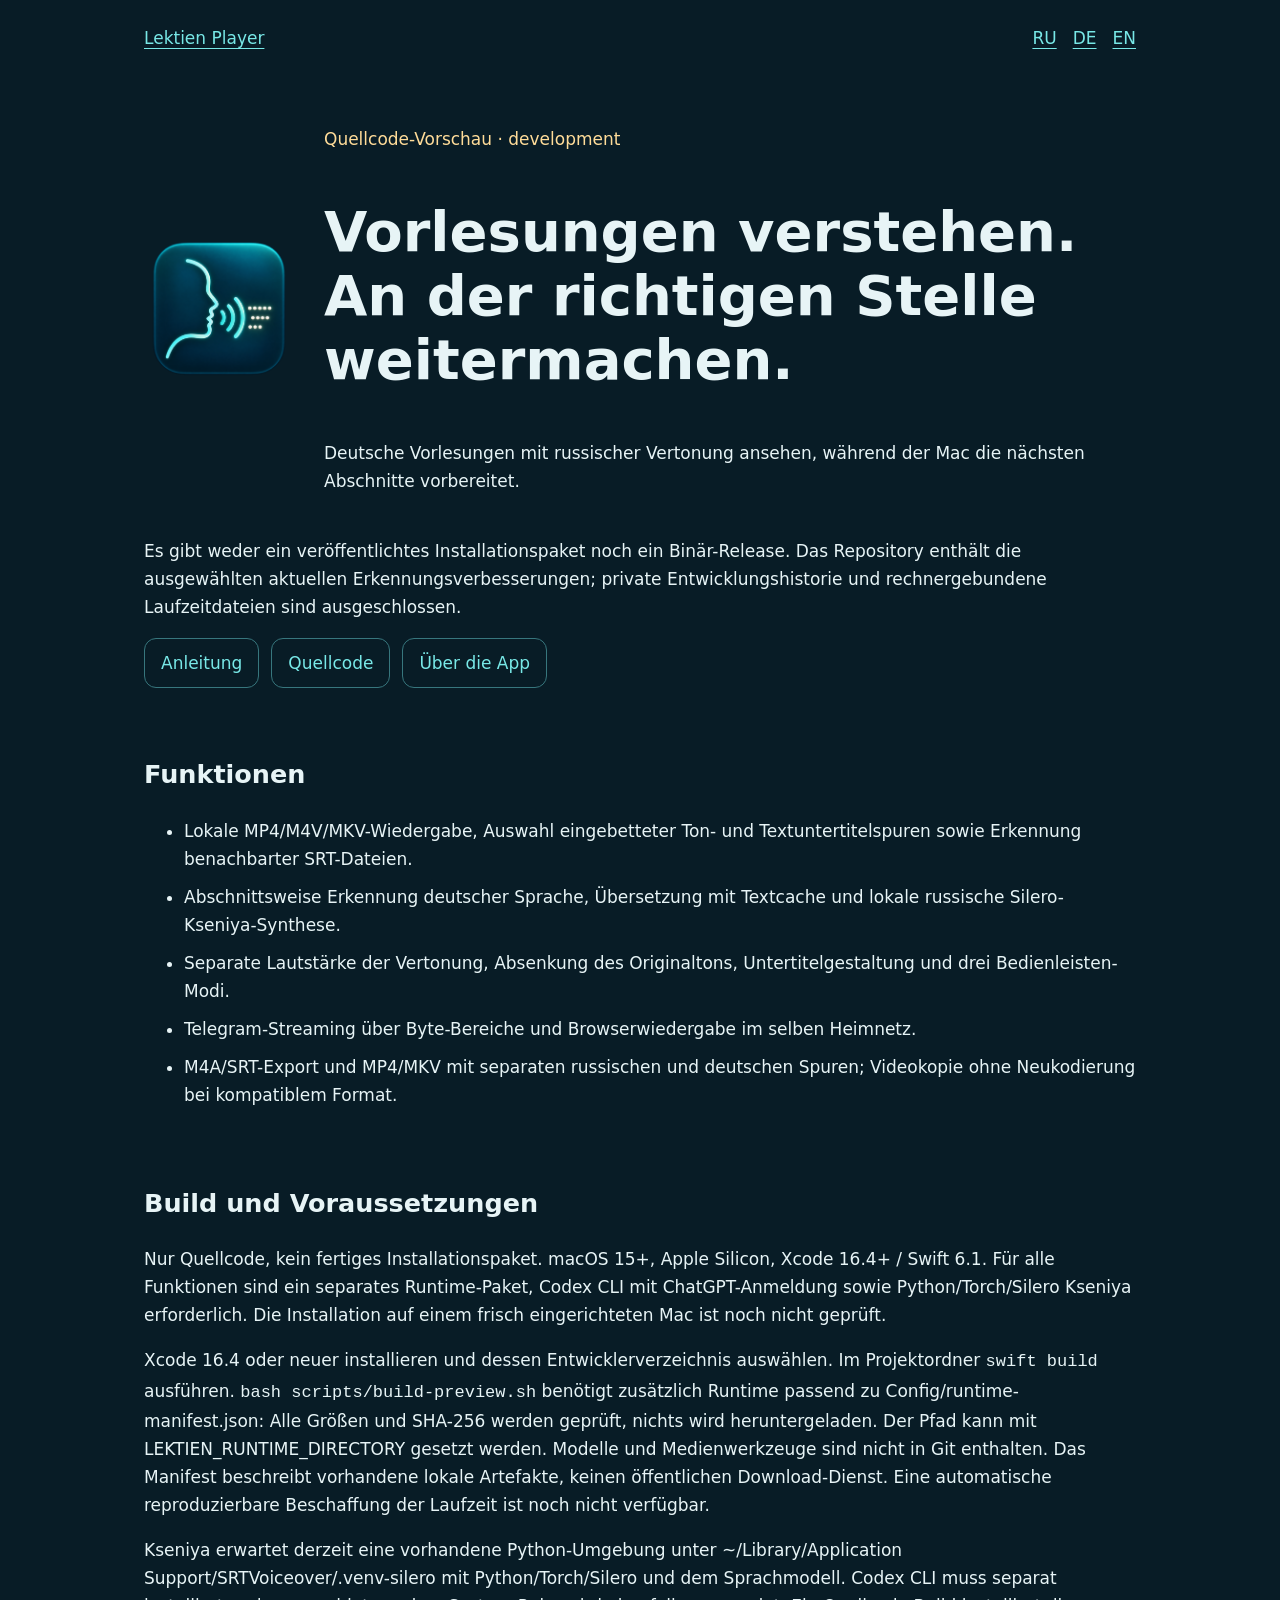
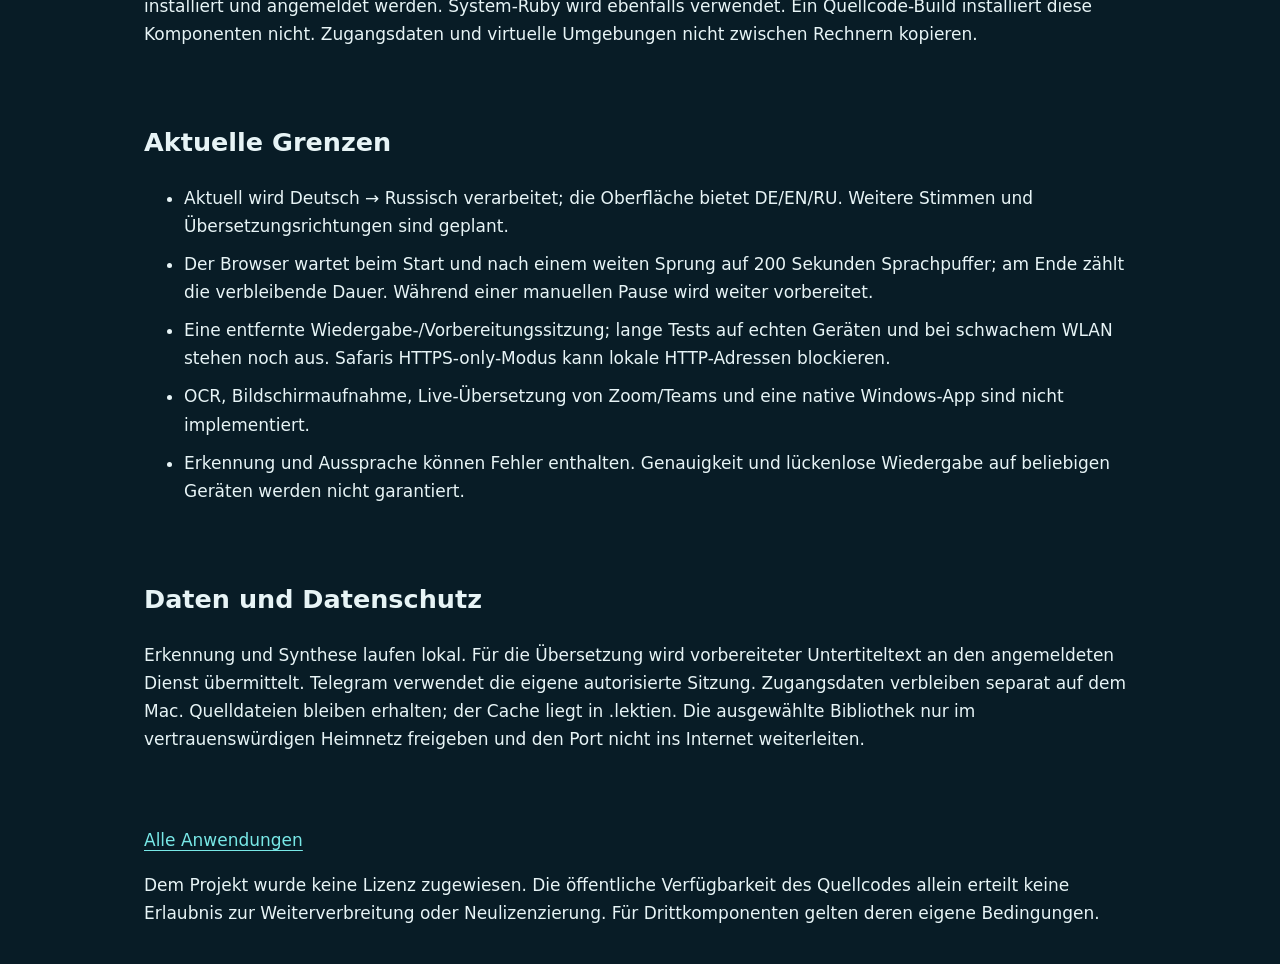
==== index.html @ 79ff9429 "Publish lecture player source preview and German English Russian documentation" ====
<!doctype html>
<html lang="de"><head><meta charset="utf-8"><meta name="viewport" content="width=device-width, initial-scale=1"><meta name="description" content="Vorlesungsplayer für den Mac: lokale Erkennung deutscher Sprache, Übersetzung und russische Kseniya-Vertonung in Abschnitten. Telegram und Wiedergabe im Heimnetz."><title>Lektien Player · Vorlesungen verstehen. An der richtigen Stelle weitermachen.</title><link rel="stylesheet" href="site.css"></head><body><header><a href="index-de.html">Lektien Player</a><nav aria-label="Language"><a href="index-ru.html" lang="ru">RU</a><a href="index-de.html" lang="de" aria-current="page">DE</a><a href="index-en.html" lang="en">EN</a></nav></header><main><section class="hero"><img src="icon.png" width="150" height="150" alt=""><div><p class="badge">Quellcode-Vorschau · development</p><h1>Vorlesungen verstehen. An der richtigen Stelle weitermachen.</h1><p>Deutsche Vorlesungen mit russischer Vertonung ansehen, während der Mac die nächsten Abschnitte vorbereitet.</p></div></section><p>Es gibt weder ein veröffentlichtes Installationspaket noch ein Binär-Release. Das Repository enthält die ausgewählten aktuellen Erkennungsverbesserungen; private Entwicklungshistorie und rechnergebundene Laufzeitdateien sind ausgeschlossen.</p><p class="actions"><a href="Guide-de.html">Anleitung</a><a href="https://github.com/popovantondev/LektienPlayer">Quellcode</a><a href="index-de.html">Über die App</a></p><section><h2>Funktionen</h2><ul><li>Lokale MP4/M4V/MKV-Wiedergabe, Auswahl eingebetteter Ton- und Textuntertitelspuren sowie Erkennung benachbarter SRT-Dateien.</li><li>Abschnittsweise Erkennung deutscher Sprache, Übersetzung mit Textcache und lokale russische Silero-Kseniya-Synthese.</li><li>Separate Lautstärke der Vertonung, Absenkung des Originaltons, Untertitelgestaltung und drei Bedienleisten-Modi.</li><li>Telegram-Streaming über Byte-Bereiche und Browserwiedergabe im selben Heimnetz.</li><li>M4A/SRT-Export und MP4/MKV mit separaten russischen und deutschen Spuren; Videokopie ohne Neukodierung bei kompatiblem Format.</li></ul></section><section><h2>Build und Voraussetzungen</h2><p>Nur Quellcode, kein fertiges Installationspaket. macOS 15+, Apple Silicon, Xcode 16.4+ / Swift 6.1. Für alle Funktionen sind ein separates Runtime-Paket, Codex CLI mit ChatGPT-Anmeldung sowie Python/Torch/Silero Kseniya erforderlich. Die Installation auf einem frisch eingerichteten Mac ist noch nicht geprüft.</p><p>Xcode 16.4 oder neuer installieren und dessen Entwicklerverzeichnis auswählen. Im Projektordner <code>swift build</code> ausführen. <code>bash scripts/build-preview.sh</code> benötigt zusätzlich Runtime passend zu Config/runtime-manifest.json: Alle Größen und SHA-256 werden geprüft, nichts wird heruntergeladen. Der Pfad kann mit LEKTIEN_RUNTIME_DIRECTORY gesetzt werden. Modelle und Medienwerkzeuge sind nicht in Git enthalten. Das Manifest beschreibt vorhandene lokale Artefakte, keinen öffentlichen Download-Dienst. Eine automatische reproduzierbare Beschaffung der Laufzeit ist noch nicht verfügbar.</p><p>Kseniya erwartet derzeit eine vorhandene Python-Umgebung unter ~/Library/Application Support/SRTVoiceover/.venv-silero mit Python/Torch/Silero und dem Sprachmodell. Codex CLI muss separat installiert und angemeldet werden. System-Ruby wird ebenfalls verwendet. Ein Quellcode-Build installiert diese Komponenten nicht. Zugangsdaten und virtuelle Umgebungen nicht zwischen Rechnern kopieren.</p></section><section><h2>Aktuelle Grenzen</h2><ul><li>Aktuell wird Deutsch → Russisch verarbeitet; die Oberfläche bietet DE/EN/RU. Weitere Stimmen und Übersetzungsrichtungen sind geplant.</li><li>Der Browser wartet beim Start und nach einem weiten Sprung auf 200 Sekunden Sprachpuffer; am Ende zählt die verbleibende Dauer. Während einer manuellen Pause wird weiter vorbereitet.</li><li>Eine entfernte Wiedergabe-/Vorbereitungssitzung; lange Tests auf echten Geräten und bei schwachem WLAN stehen noch aus. Safaris HTTPS-only-Modus kann lokale HTTP-Adressen blockieren.</li><li>OCR, Bildschirmaufnahme, Live-Übersetzung von Zoom/Teams und eine native Windows-App sind nicht implementiert.</li><li>Erkennung und Aussprache können Fehler enthalten. Genauigkeit und lückenlose Wiedergabe auf beliebigen Geräten werden nicht garantiert.</li></ul></section><section><h2>Daten und Datenschutz</h2><p>Erkennung und Synthese laufen lokal. Für die Übersetzung wird vorbereiteter Untertiteltext an den angemeldeten Dienst übermittelt. Telegram verwendet die eigene autorisierte Sitzung. Zugangsdaten verbleiben separat auf dem Mac. Quelldateien bleiben erhalten; der Cache liegt in .lektien. Die ausgewählte Bibliothek nur im vertrauenswürdigen Heimnetz freigeben und den Port nicht ins Internet weiterleiten.</p></section></main><footer><a href="https://popovantondev.github.io/popovantondev/index-de.html">Alle Anwendungen</a><p>Dem Projekt wurde keine Lizenz zugewiesen. Die öffentliche Verfügbarkeit des Quellcodes allein erteilt keine Erlaubnis zur Weiterverbreitung oder Neulizenzierung. Für Drittkomponenten gelten deren eigene Bedingungen.</p></footer></body></html>
---- site.css ----
*{box-sizing:border-box}body{margin:0;background:#081c26;color:#e7f4f6;font:17px/1.65 system-ui,-apple-system,sans-serif}main,header,footer{max-width:1040px;margin:auto;padding:24px}header,nav{display:flex;gap:16px;flex-wrap:wrap;align-items:center}header{justify-content:space-between}a{color:#78e8e7;text-underline-offset:4px}a:focus-visible{outline:3px solid #fff;outline-offset:4px}h1{font-size:clamp(32px,5vw,56px);line-height:1.15}h2{margin-top:40px}section{padding:8px 0}li{margin:10px 0}.hero{display:flex;align-items:center;gap:30px}.hero img{width:150px;height:150px;object-fit:contain}.actions{display:flex;gap:12px;flex-wrap:wrap}.actions a{padding:10px 16px;border:1px solid #37767d;border-radius:12px;text-decoration:none}.badge{color:#ffdc99}code{overflow-wrap:anywhere}pre{overflow:auto;background:#102d39;padding:18px}p,li{overflow-wrap:anywhere}@media(max-width:600px){.hero{display:block}.hero img{width:100px;height:100px}main,header,footer{padding:18px}}
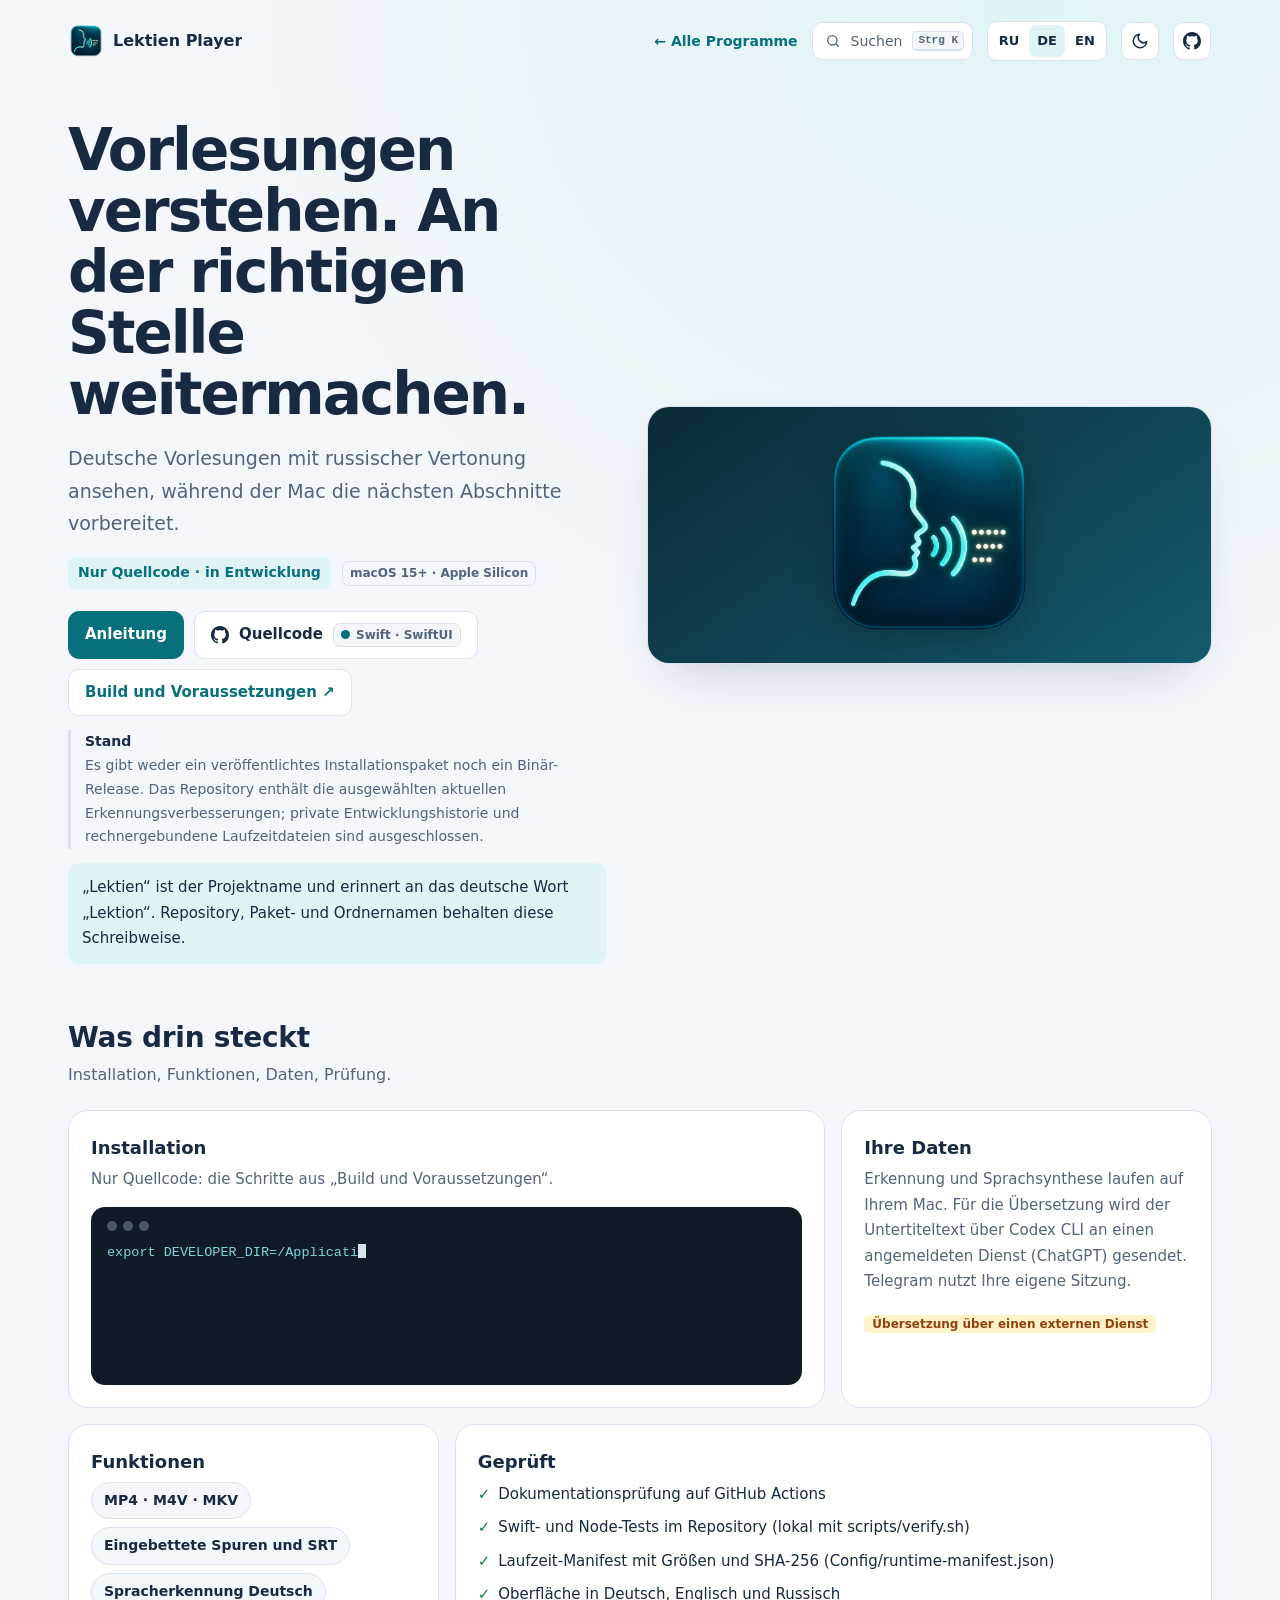
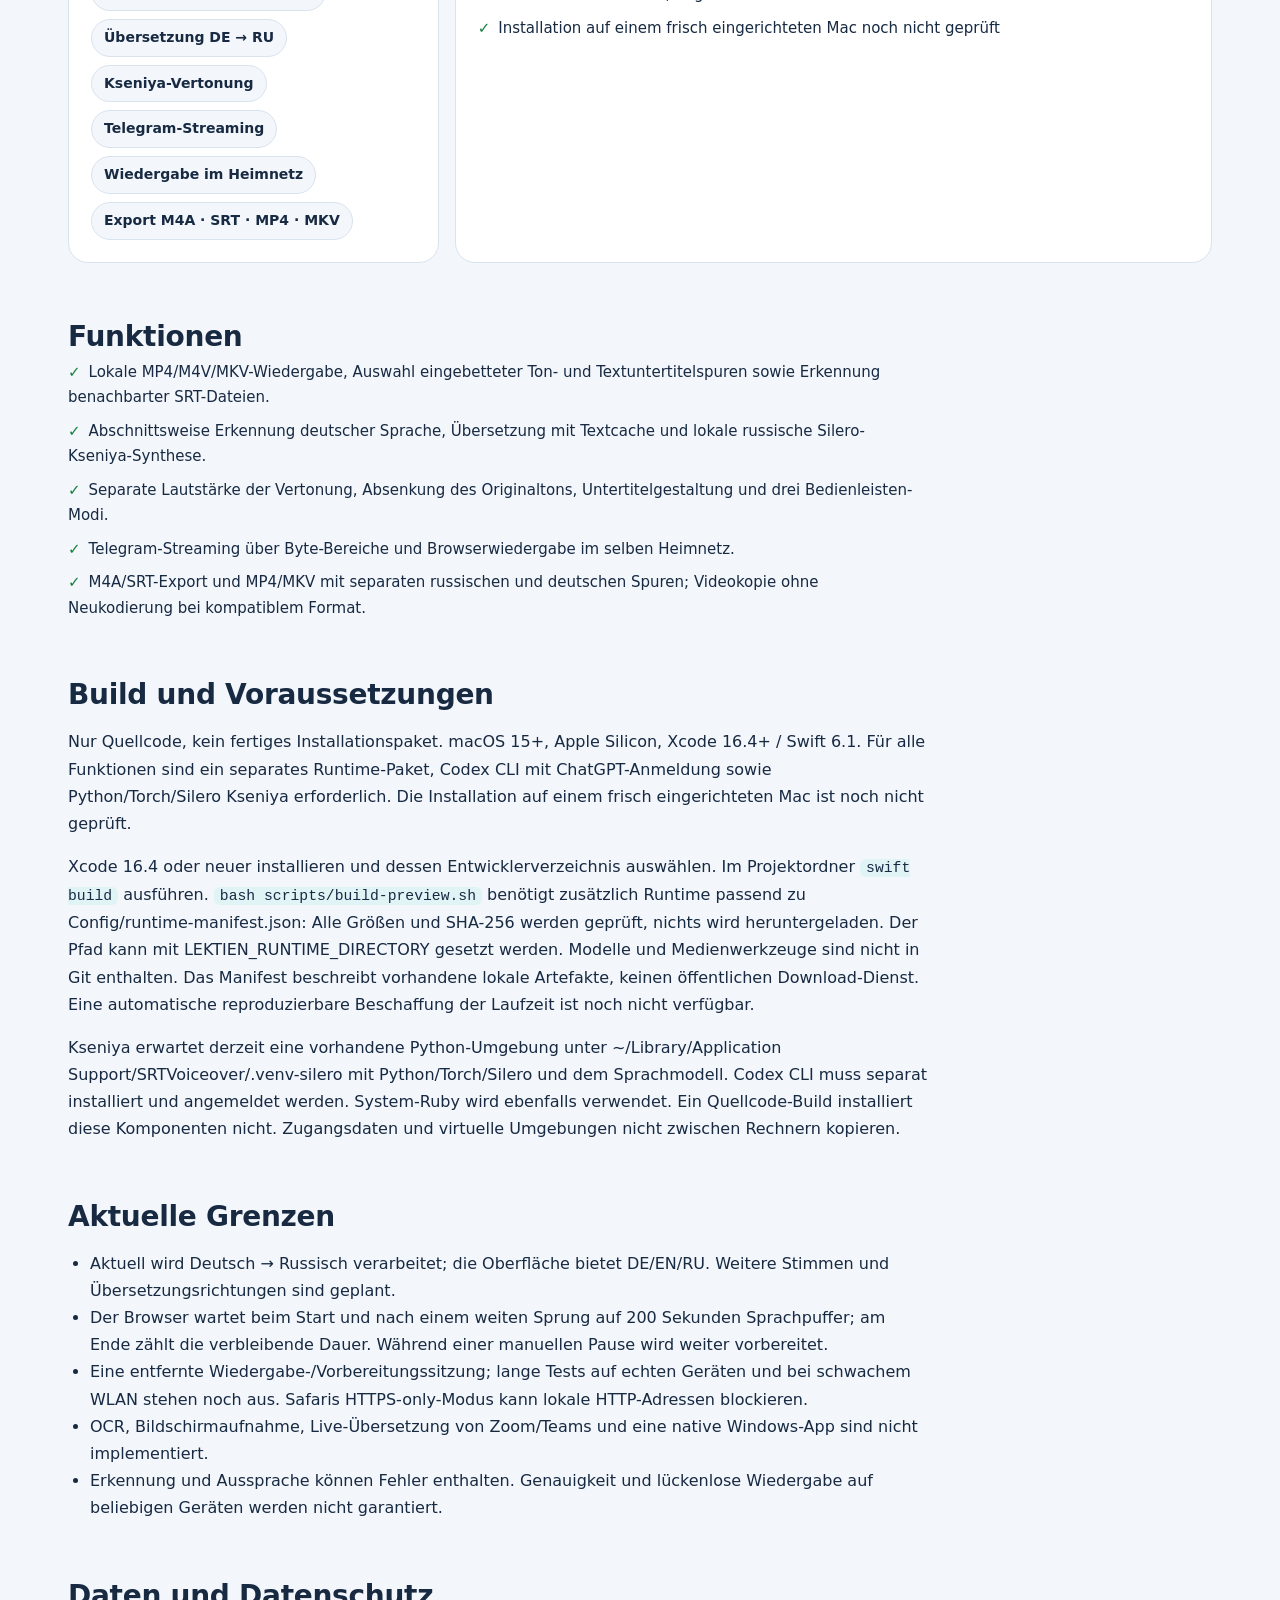
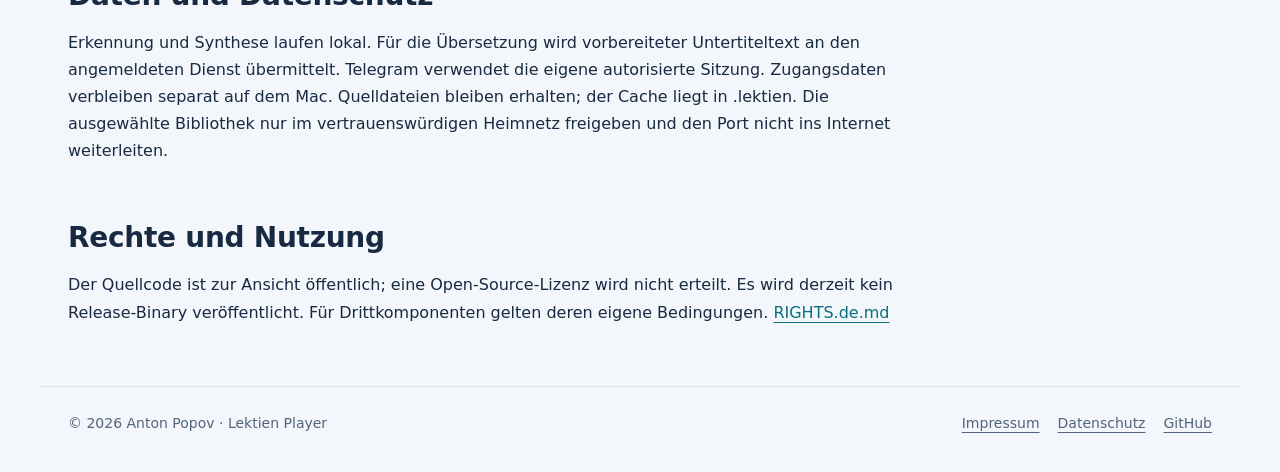
==== commit 75daf0db: "Polish project site and documentation - German root pages (index.html, README.md), English and Russi" ====
--- a/index.html
+++ b/index.html
@@ -1,2 +1,71 @@
 <!doctype html>
-<html lang="de"><head><meta charset="utf-8"><meta name="viewport" content="width=device-width, initial-scale=1"><meta name="description" content="Vorlesungsplayer für den Mac: lokale Erkennung deutscher Sprache, Übersetzung und russische Kseniya-Vertonung in Abschnitten. Telegram und Wiedergabe im Heimnetz."><title>Lektien Player · Vorlesungen verstehen. An der richtigen Stelle weitermachen.</title><link rel="stylesheet" href="site.css"></head><body><header><a href="index-de.html">Lektien Player</a><nav aria-label="Language"><a href="index-ru.html" lang="ru">RU</a><a href="index-de.html" lang="de" aria-current="page">DE</a><a href="index-en.html" lang="en">EN</a></nav></header><main><section class="hero"><img src="icon.png" width="150" height="150" alt=""><div><p class="badge">Quellcode-Vorschau · development</p><h1>Vorlesungen verstehen. An der richtigen Stelle weitermachen.</h1><p>Deutsche Vorlesungen mit russischer Vertonung ansehen, während der Mac die nächsten Abschnitte vorbereitet.</p></div></section><p>Es gibt weder ein veröffentlichtes Installationspaket noch ein Binär-Release. Das Repository enthält die ausgewählten aktuellen Erkennungsverbesserungen; private Entwicklungshistorie und rechnergebundene Laufzeitdateien sind ausgeschlossen.</p><p class="actions"><a href="Guide-de.html">Anleitung</a><a href="https://github.com/popovantondev/LektienPlayer">Quellcode</a><a href="index-de.html">Über die App</a></p><section><h2>Funktionen</h2><ul><li>Lokale MP4/M4V/MKV-Wiedergabe, Auswahl eingebetteter Ton- und Textuntertitelspuren sowie Erkennung benachbarter SRT-Dateien.</li><li>Abschnittsweise Erkennung deutscher Sprache, Übersetzung mit Textcache und lokale russische Silero-Kseniya-Synthese.</li><li>Separate Lautstärke der Vertonung, Absenkung des Originaltons, Untertitelgestaltung und drei Bedienleisten-Modi.</li><li>Telegram-Streaming über Byte-Bereiche und Browserwiedergabe im selben Heimnetz.</li><li>M4A/SRT-Export und MP4/MKV mit separaten russischen und deutschen Spuren; Videokopie ohne Neukodierung bei kompatiblem Format.</li></ul></section><section><h2>Build und Voraussetzungen</h2><p>Nur Quellcode, kein fertiges Installationspaket. macOS 15+, Apple Silicon, Xcode 16.4+ / Swift 6.1. Für alle Funktionen sind ein separates Runtime-Paket, Codex CLI mit ChatGPT-Anmeldung sowie Python/Torch/Silero Kseniya erforderlich. Die Installation auf einem frisch eingerichteten Mac ist noch nicht geprüft.</p><p>Xcode 16.4 oder neuer installieren und dessen Entwicklerverzeichnis auswählen. Im Projektordner <code>swift build</code> ausführen. <code>bash scripts/build-preview.sh</code> benötigt zusätzlich Runtime passend zu Config/runtime-manifest.json: Alle Größen und SHA-256 werden geprüft, nichts wird heruntergeladen. Der Pfad kann mit LEKTIEN_RUNTIME_DIRECTORY gesetzt werden. Modelle und Medienwerkzeuge sind nicht in Git enthalten. Das Manifest beschreibt vorhandene lokale Artefakte, keinen öffentlichen Download-Dienst. Eine automatische reproduzierbare Beschaffung der Laufzeit ist noch nicht verfügbar.</p><p>Kseniya erwartet derzeit eine vorhandene Python-Umgebung unter ~/Library/Application Support/SRTVoiceover/.venv-silero mit Python/Torch/Silero und dem Sprachmodell. Codex CLI muss separat installiert und angemeldet werden. System-Ruby wird ebenfalls verwendet. Ein Quellcode-Build installiert diese Komponenten nicht. Zugangsdaten und virtuelle Umgebungen nicht zwischen Rechnern kopieren.</p></section><section><h2>Aktuelle Grenzen</h2><ul><li>Aktuell wird Deutsch → Russisch verarbeitet; die Oberfläche bietet DE/EN/RU. Weitere Stimmen und Übersetzungsrichtungen sind geplant.</li><li>Der Browser wartet beim Start und nach einem weiten Sprung auf 200 Sekunden Sprachpuffer; am Ende zählt die verbleibende Dauer. Während einer manuellen Pause wird weiter vorbereitet.</li><li>Eine entfernte Wiedergabe-/Vorbereitungssitzung; lange Tests auf echten Geräten und bei schwachem WLAN stehen noch aus. Safaris HTTPS-only-Modus kann lokale HTTP-Adressen blockieren.</li><li>OCR, Bildschirmaufnahme, Live-Übersetzung von Zoom/Teams und eine native Windows-App sind nicht implementiert.</li><li>Erkennung und Aussprache können Fehler enthalten. Genauigkeit und lückenlose Wiedergabe auf beliebigen Geräten werden nicht garantiert.</li></ul></section><section><h2>Daten und Datenschutz</h2><p>Erkennung und Synthese laufen lokal. Für die Übersetzung wird vorbereiteter Untertiteltext an den angemeldeten Dienst übermittelt. Telegram verwendet die eigene autorisierte Sitzung. Zugangsdaten verbleiben separat auf dem Mac. Quelldateien bleiben erhalten; der Cache liegt in .lektien. Die ausgewählte Bibliothek nur im vertrauenswürdigen Heimnetz freigeben und den Port nicht ins Internet weiterleiten.</p></section></main><footer><a href="https://popovantondev.github.io/popovantondev/index-de.html">Alle Anwendungen</a><p>Dem Projekt wurde keine Lizenz zugewiesen. Die öffentliche Verfügbarkeit des Quellcodes allein erteilt keine Erlaubnis zur Weiterverbreitung oder Neulizenzierung. Für Drittkomponenten gelten deren eigene Bedingungen.</p></footer></body></html>
+<html lang="de">
+<head>
+<meta charset="utf-8">
+<meta name="viewport" content="width=device-width,initial-scale=1">
+<meta name="color-scheme" content="light dark">
+<meta name="description" content="Vorlesungsplayer für den Mac: lokale Erkennung deutscher Sprache, Übersetzung und russische Kseniya-Vertonung in Abschnitten. Telegram und Wiedergabe im Heimnetz.">
+<title>Lektien Player · Vorlesungen verstehen. An der richtigen Stelle weitermachen.</title>
+<link rel="icon" href="icon.png" type="image/png">
+<script src="Assets/kit/kit-theme.js"></script><link rel="stylesheet" href="Assets/kit/kit.css?v=2026.11.05-1"><script src="Assets/kit/programs.js?v=2026.11.05-1" defer></script><script src="Assets/kit/kit.js?v=2026.11.05-1" defer></script>
+<link rel="stylesheet" href="site.css?v=2026.11.05-1">
+</head>
+<body class="ppk-page ppk-prose">
+<a class="ppk-skip" href="#main">Zum Inhalt</a>
+<div class="ppk-nav-wrap" id="ppk-nav-wrap">
+  <nav class="ppk-nav" aria-label="Hauptnavigation">
+    <a class="ppk-brand" href="index.html"><img src="icon.png" alt="" width="34" height="34"><span>Lektien Player</span></a>
+    <span class="ppk-spacer"></span>
+    <a class="ppk-back" href="https://popovantondev.github.io/popovantondev/index.html">← Alle Programme</a>
+    <button class="ppk-search-btn" type="button" data-ppk-open-search aria-label="Programme durchsuchen"><span>Suchen</span><kbd>Strg K</kbd></button>
+    <div class="ppk-langs"><a href="index-ru.html" lang="ru" hreflang="ru">RU</a><a href="index.html" lang="de" hreflang="de" aria-current="page">DE</a><a href="index-en.html" lang="en" hreflang="en">EN</a></div>
+    <button class="ppk-icon-btn ppk-theme-btn" type="button" data-ppk-theme aria-label="Farbschema wechseln"></button>
+    <a class="ppk-icon-btn ppk-gh-btn" href="https://github.com/popovantondev/LektienPlayer" aria-label="GitHub"></a>
+  </nav>
+</div>
+<main class="ppk-shell" id="main">
+<div class="ppk-hero">
+<div>
+<h1>Vorlesungen verstehen. An der richtigen Stelle weitermachen.</h1>
+<p class="ppk-lead">Deutsche Vorlesungen mit russischer Vertonung ansehen, während der Mac die nächsten Abschnitte vorbereitet.</p>
+<span class="ppk-status">Nur Quellcode · in Entwicklung</span> <span class="ppk-chip ppk-meta-chip">macOS 15+ · Apple Silicon</span>
+<div class="ppk-actions">
+<a class="ppk-btn ppk-btn-primary" href="Guide-de.html">Anleitung</a>
+<a class="ppk-btn ppk-btn-gh" href="https://github.com/popovantondev/LektienPlayer">Quellcode <span class="ppk-chip"><i class="ppk-dot"></i>Swift · SwiftUI</span></a>
+<a class="ppk-btn" href="https://github.com/popovantondev/LektienPlayer/blob/main/docs/BUILD.de.md">Build und Voraussetzungen ↗</a>
+</div>
+<p class="ppk-requirements"><strong>Stand</strong>Es gibt weder ein veröffentlichtes Installationspaket noch ein Binär-Release. Das Repository enthält die ausgewählten aktuellen Erkennungsverbesserungen; private Entwicklungshistorie und rechnergebundene Laufzeitdateien sind ausgeschlossen.</p>
+<p class="ppk-notice">„Lektien“ ist der Projektname und erinnert an das deutsche Wort „Lektion“. Repository, Paket- und Ordnernamen behalten diese Schreibweise.</p>
+</div>
+<figure class="ppk-preview">
+<div class="ppk-stage"><img src="icon.png" width="220" height="220" alt="Lektien Player"></div>
+</figure>
+</div>
+
+<section class="ppk-bento-section ppk-section ppk-reveal">
+<h2>Was drin steckt</h2>
+<p class="ppk-sub">Installation, Funktionen, Daten, Prüfung.</p>
+<div class="ppk-bento">
+<div class="ppk-tile ppk-wide"><h3>Installation</h3><p>Nur Quellcode: die Schritte aus „Build und Voraussetzungen“.</p><div class="ppk-term" role="group" aria-label="Installation"><div class="ppk-term-bar"><i></i><i></i><i></i></div><div class="ppk-term-out"><div class="ppk-ps">export DEVELOPER_DIR=/Applications/Xcode.app/Contents/Developer</div><div class="ppk-ps">swift build</div><div class="ppk-ps">LEKTIEN_RUNTIME_DIRECTORY=/path/to/Runtime bash scripts/build-preview.sh</div><div class="ppk-dim">  prüft Größen und SHA-256 gegen Config/runtime-manifest.json, lädt nichts herunter</div></div></div></div>
+<div class="ppk-tile"><h3>Ihre Daten</h3><p>Erkennung und Sprachsynthese laufen auf Ihrem Mac. Für die Übersetzung wird der Untertiteltext über Codex CLI an einen angemeldeten Dienst (ChatGPT) gesendet. Telegram nutzt Ihre eigene Sitzung.</p><span class="ppk-badge ppk-badge-warn">Übersetzung über einen externen Dienst</span></div>
+<div class="ppk-tile"><h3>Funktionen</h3><div class="ppk-chips"><span>MP4 · M4V · MKV</span><span>Eingebettete Spuren und SRT</span><span>Spracherkennung Deutsch</span><span>Übersetzung DE → RU</span><span>Kseniya-Vertonung</span><span>Telegram-Streaming</span><span>Wiedergabe im Heimnetz</span><span>Export M4A · SRT · MP4 · MKV</span></div></div>
+<div class="ppk-tile ppk-wide"><h3>Geprüft</h3><ul class="ppk-checks"><li>Dokumentationsprüfung auf GitHub Actions</li><li>Swift- und Node-Tests im Repository (lokal mit scripts/verify.sh)</li><li>Laufzeit-Manifest mit Größen und SHA-256 (Config/runtime-manifest.json)</li><li>Oberfläche in Deutsch, Englisch und Russisch</li><li>Installation auf einem frisch eingerichteten Mac noch nicht geprüft</li></ul></div>
+</div>
+</section>
+
+<section class="ppk-section ppk-reveal ppk-text-block"><h2>Funktionen</h2><ul class="ppk-checks ppk-feature-list"><li>Lokale MP4/M4V/MKV-Wiedergabe, Auswahl eingebetteter Ton- und Textuntertitelspuren sowie Erkennung benachbarter SRT-Dateien.</li><li>Abschnittsweise Erkennung deutscher Sprache, Übersetzung mit Textcache und lokale russische Silero-Kseniya-Synthese.</li><li>Separate Lautstärke der Vertonung, Absenkung des Originaltons, Untertitelgestaltung und drei Bedienleisten-Modi.</li><li>Telegram-Streaming über Byte-Bereiche und Browserwiedergabe im selben Heimnetz.</li><li>M4A/SRT-Export und MP4/MKV mit separaten russischen und deutschen Spuren; Videokopie ohne Neukodierung bei kompatiblem Format.</li></ul></section>
+
+<section class="ppk-section ppk-reveal ppk-text-block"><h2>Build und Voraussetzungen</h2><p>Nur Quellcode, kein fertiges Installationspaket. macOS 15+, Apple Silicon, Xcode 16.4+ / Swift 6.1. Für alle Funktionen sind ein separates Runtime-Paket, Codex CLI mit ChatGPT-Anmeldung sowie Python/Torch/Silero Kseniya erforderlich. Die Installation auf einem frisch eingerichteten Mac ist noch nicht geprüft.</p><p>Xcode 16.4 oder neuer installieren und dessen Entwicklerverzeichnis auswählen. Im Projektordner <code>swift build</code> ausführen. <code>bash scripts/build-preview.sh</code> benötigt zusätzlich Runtime passend zu Config/runtime-manifest.json: Alle Größen und SHA-256 werden geprüft, nichts wird heruntergeladen. Der Pfad kann mit LEKTIEN_RUNTIME_DIRECTORY gesetzt werden. Modelle und Medienwerkzeuge sind nicht in Git enthalten. Das Manifest beschreibt vorhandene lokale Artefakte, keinen öffentlichen Download-Dienst. Eine automatische reproduzierbare Beschaffung der Laufzeit ist noch nicht verfügbar.</p><p>Kseniya erwartet derzeit eine vorhandene Python-Umgebung unter ~/Library/Application Support/SRTVoiceover/.venv-silero mit Python/Torch/Silero und dem Sprachmodell. Codex CLI muss separat installiert und angemeldet werden. System-Ruby wird ebenfalls verwendet. Ein Quellcode-Build installiert diese Komponenten nicht. Zugangsdaten und virtuelle Umgebungen nicht zwischen Rechnern kopieren.</p></section>
+
+<section class="ppk-section ppk-reveal ppk-text-block"><h2>Aktuelle Grenzen</h2><ul><li>Aktuell wird Deutsch → Russisch verarbeitet; die Oberfläche bietet DE/EN/RU. Weitere Stimmen und Übersetzungsrichtungen sind geplant.</li><li>Der Browser wartet beim Start und nach einem weiten Sprung auf 200 Sekunden Sprachpuffer; am Ende zählt die verbleibende Dauer. Während einer manuellen Pause wird weiter vorbereitet.</li><li>Eine entfernte Wiedergabe-/Vorbereitungssitzung; lange Tests auf echten Geräten und bei schwachem WLAN stehen noch aus. Safaris HTTPS-only-Modus kann lokale HTTP-Adressen blockieren.</li><li>OCR, Bildschirmaufnahme, Live-Übersetzung von Zoom/Teams und eine native Windows-App sind nicht implementiert.</li><li>Erkennung und Aussprache können Fehler enthalten. Genauigkeit und lückenlose Wiedergabe auf beliebigen Geräten werden nicht garantiert.</li></ul></section>
+
+<section class="ppk-section ppk-reveal ppk-text-block"><h2>Daten und Datenschutz</h2><p>Erkennung und Synthese laufen lokal. Für die Übersetzung wird vorbereiteter Untertiteltext an den angemeldeten Dienst übermittelt. Telegram verwendet die eigene autorisierte Sitzung. Zugangsdaten verbleiben separat auf dem Mac. Quelldateien bleiben erhalten; der Cache liegt in .lektien. Die ausgewählte Bibliothek nur im vertrauenswürdigen Heimnetz freigeben und den Port nicht ins Internet weiterleiten.</p></section>
+
+<section class="ppk-section ppk-reveal ppk-text-block"><h2>Rechte und Nutzung</h2><p>Der Quellcode ist zur Ansicht öffentlich; eine Open-Source-Lizenz wird nicht erteilt. Es wird derzeit kein Release-Binary veröffentlicht. Für Drittkomponenten gelten deren eigene Bedingungen. <a href="https://github.com/popovantondev/LektienPlayer/blob/main/RIGHTS.de.md">RIGHTS.de.md</a></p></section>
+</main>
+<footer class="ppk-footer">
+  <span>© 2026 Anton Popov · Lektien Player</span>
+  <nav aria-label="Rechtliches"><a href="https://popovantondev.github.io/popovantondev/impressum.html">Impressum</a><a href="https://popovantondev.github.io/popovantondev/datenschutz.html">Datenschutz</a><a href="https://github.com/popovantondev/LektienPlayer">GitHub</a></nav>
+</footer>
+</body>
+</html>
--- a/Assets/kit/kit.css
+++ b/Assets/kit/kit.css
@@ -0,0 +1,244 @@
+/* popovantondev shared kit: tokens, header, search palette, components, footer.
+   Everything is prefixed ppk-. Pages set their accent in their own CSS (see demo.html).
+   Kit tokens have zero specificity (:where), so any page rule overrides them regardless of load order. */
+
+/* ---------- tokens ---------- */
+:where(:root){color-scheme:light;
+  --ppk-bg:#f3f6fb;--ppk-panel:#ffffff;--ppk-ink:#172a42;--ppk-muted:#52647b;--ppk-line:#d9e3ee;
+  --ppk-accent:#0f6f7c;--ppk-accent-ink:#ffffff;--ppk-tint:#e2f2f3;--ppk-hero:#0c3a45;--ppk-hero-end:#1b6b78;
+  --ppk-glass:rgba(255,255,255,.76);--ppk-term:#0f1b26;--ppk-term-ink:#d6e4ef;--ppk-term-ps:#7fd4dc;--ppk-term-ok:#6ee787;--ppk-term-dim:#8fa3b6;
+  --ppk-ok:#15803d;--ppk-ok-bg:#dcfce7;--ppk-ok-fg:#166534;--ppk-warn-bg:#fef3c7;--ppk-warn-fg:#92400e;
+  --ppk-focus:#1a5fd0;--ppk-shadow:0 22px 50px -30px rgba(22,43,72,.35);
+  --ppk-radius-s:8px;--ppk-radius-m:12px;--ppk-radius-l:20px;--ppk-radius-pill:999px;
+  --ppk-font:system-ui,-apple-system,"Segoe UI",sans-serif;--ppk-mono:ui-monospace,"Cascadia Code",Consolas,monospace;--ppk-shell:1200px}
+:where([data-theme="dark"]){color-scheme:dark;
+  --ppk-bg:#0c131b;--ppk-panel:#131d28;--ppk-ink:#e5edf5;--ppk-muted:#9badbf;--ppk-line:#233142;
+  --ppk-accent:#3cc1cc;--ppk-accent-ink:#03262b;--ppk-tint:#11343a;--ppk-hero:#082a32;--ppk-hero-end:#145a65;
+  --ppk-glass:rgba(19,29,40,.76);--ppk-term:#070d13;--ppk-term-ink:#d6e4ef;--ppk-term-ps:#7fd4dc;--ppk-term-ok:#6ee787;--ppk-term-dim:#8fa3b6;
+  --ppk-ok:#4ade80;--ppk-ok-bg:#14532d;--ppk-ok-fg:#bbf7d0;--ppk-warn-bg:#78350f;--ppk-warn-fg:#fde68a;
+  --ppk-focus:#7ab8ff;--ppk-shadow:0 22px 50px -30px rgba(0,0,0,.7)}
+@media (prefers-color-scheme:dark){:where(:root:not([data-theme])){color-scheme:dark;
+  --ppk-bg:#0c131b;--ppk-panel:#131d28;--ppk-ink:#e5edf5;--ppk-muted:#9badbf;--ppk-line:#233142;
+  --ppk-accent:#3cc1cc;--ppk-accent-ink:#03262b;--ppk-tint:#11343a;--ppk-hero:#082a32;--ppk-hero-end:#145a65;
+  --ppk-glass:rgba(19,29,40,.76);--ppk-term:#070d13;--ppk-term-ink:#d6e4ef;--ppk-term-ps:#7fd4dc;--ppk-term-ok:#6ee787;--ppk-term-dim:#8fa3b6;
+  --ppk-ok:#4ade80;--ppk-ok-bg:#14532d;--ppk-ok-fg:#bbf7d0;--ppk-warn-bg:#78350f;--ppk-warn-fg:#fde68a;
+  --ppk-focus:#7ab8ff;--ppk-shadow:0 22px 50px -30px rgba(0,0,0,.7)}}
+
+/* ---------- base (only inside pages that opt in with class ppk-page on body) ---------- */
+.ppk-page{margin:0;background:radial-gradient(ellipse at 80% 0,var(--ppk-tint),transparent 55%),var(--ppk-bg);background-attachment:fixed;color:var(--ppk-ink);font:16px/1.6 var(--ppk-font);transition:background-color .3s,color .3s}
+.ppk-page *,.ppk-page *::before,.ppk-page *::after{box-sizing:border-box}
+:where(.ppk-page a){color:var(--ppk-accent);text-underline-offset:4px}
+:where(.ppk-page img){max-width:100%;height:auto}
+:where(.ppk-page button){font:inherit;color:inherit}
+.ppk-page :focus-visible,.ppk-overlay :focus-visible,.ppk-nav-wrap :focus-visible,.ppk-footer :focus-visible{outline:3px solid var(--ppk-focus);outline-offset:3px}
+:where(.ppk-page h1),.ppk-title{font-size:clamp(34px,4.6vw,58px);line-height:1.05;letter-spacing:-.035em;margin:14px 0 18px}
+:where(.ppk-page h2),.ppk-h2{font-size:clamp(22px,2.4vw,28px);line-height:1.25;letter-spacing:-.01em;margin:0 0 6px}
+.ppk-page [hidden],.ppk-overlay[hidden]{display:none!important}
+.ppk-shell{max-width:var(--ppk-shell);margin:0 auto;padding:0 28px}
+.ppk-section{margin:56px 0;position:relative}
+.ppk-sub{color:var(--ppk-muted);margin:0 0 22px}
+.ppk-sr-only{position:absolute!important;width:1px;height:1px;margin:-1px;padding:0;overflow:hidden;clip:rect(0 0 0 0);white-space:nowrap;border:0}
+.ppk-skip{position:absolute;left:12px;top:-60px;z-index:200;background:var(--ppk-panel);color:var(--ppk-ink);border:2px solid var(--ppk-focus);border-radius:var(--ppk-radius-m);padding:8px 14px;font-weight:700;text-decoration:none}
+.ppk-skip:focus{top:12px}
+html.ppk-lock{overflow:hidden}
+
+/* ---------- icons (CSS masks, work without JS and without inline SVG) ---------- */
+.ppk-search-btn::before,.ppk-gh-btn::before,.ppk-theme-btn::before,.ppk-btn-gh::before{content:"";flex:none;background:currentColor;-webkit-mask:var(--ppk-ico) center/contain no-repeat;mask:var(--ppk-ico) center/contain no-repeat}
+.ppk-search-btn::before{--ppk-ico:url("data:image/svg+xml,%3Csvg xmlns='http://www.w3.org/2000/svg' viewBox='0 0 24 24' fill='none' stroke='black' stroke-width='2' stroke-linecap='round'%3E%3Ccircle cx='11' cy='11' r='7'/%3E%3Cpath d='m20 20-3.5-3.5'/%3E%3C/svg%3E");width:16px;height:16px}
+.ppk-gh-btn::before,.ppk-btn-gh::before{--ppk-ico:url("data:image/svg+xml,%3Csvg xmlns='http://www.w3.org/2000/svg' viewBox='0 0 16 16'%3E%3Cpath d='M8 0C3.58 0 0 3.58 0 8c0 3.54 2.29 6.53 5.47 7.59.4.07.55-.17.55-.38 0-.19-.01-.82-.01-1.49-2.01.37-2.53-.49-2.69-.94-.09-.23-.48-.94-.82-1.13-.28-.15-.68-.52-.01-.53.63-.01 1.08.58 1.23.82.72 1.21 1.87.87 2.33.66.07-.52.28-.87.51-1.07-1.78-.2-3.64-.89-3.64-3.95 0-.87.31-1.59.82-2.15-.08-.2-.36-1.02.08-2.12 0 0 .67-.21 2.2.82.64-.18 1.32-.27 2-.27.68 0 1.36.09 2 .27 1.53-1.04 2.2-.82 2.2-.82.44 1.1.16 1.92.08 2.12.51.56.82 1.27.82 2.15 0 3.07-1.87 3.75-3.65 3.95.29.25.54.73.54 1.48 0 1.07-.01 1.93-.01 2.2 0 .21.15.46.55.38A8.013 8.013 0 0 0 16 8c0-4.42-3.58-8-8-8z'/%3E%3C/svg%3E");width:18px;height:18px}
+.ppk-theme-btn::before{--ppk-ico:url("data:image/svg+xml,%3Csvg xmlns='http://www.w3.org/2000/svg' viewBox='0 0 24 24' fill='none' stroke='black' stroke-width='2' stroke-linecap='round' stroke-linejoin='round'%3E%3Cpath d='M21 12.8A9 9 0 1 1 11.2 3a7 7 0 0 0 9.8 9.8z'/%3E%3C/svg%3E");width:18px;height:18px}
+:root[data-theme="dark"] .ppk-theme-btn::before{--ppk-ico:url("data:image/svg+xml,%3Csvg xmlns='http://www.w3.org/2000/svg' viewBox='0 0 24 24' fill='none' stroke='black' stroke-width='2' stroke-linecap='round'%3E%3Ccircle cx='12' cy='12' r='4.5'/%3E%3Cpath d='M12 2v2M12 20v2M4.9 4.9l1.4 1.4M17.7 17.7l1.4 1.4M2 12h2M20 12h2M4.9 19.1l1.4-1.4M17.7 6.3l1.4-1.4'/%3E%3C/svg%3E")}
+@media (prefers-color-scheme:dark){:root:not([data-theme]) .ppk-theme-btn::before{--ppk-ico:url("data:image/svg+xml,%3Csvg xmlns='http://www.w3.org/2000/svg' viewBox='0 0 24 24' fill='none' stroke='black' stroke-width='2' stroke-linecap='round'%3E%3Ccircle cx='12' cy='12' r='4.5'/%3E%3Cpath d='M12 2v2M12 20v2M4.9 4.9l1.4 1.4M17.7 17.7l1.4 1.4M2 12h2M20 12h2M4.9 19.1l1.4-1.4M17.7 6.3l1.4-1.4'/%3E%3C/svg%3E")}}
+.ppk-search-btn:has(svg)::before,.ppk-icon-btn:has(svg)::before,.ppk-btn-gh:has(svg)::before{display:none}
+
+/* ---------- header: static markup, JS only improves it ---------- */
+.ppk-nav-wrap{position:sticky;top:0;z-index:40;padding:10px 0 0;transition:padding .3s}
+.ppk-nav-wrap.ppk-floating{padding-inline:8px}
+.ppk-nav{max-width:var(--ppk-shell);margin:0 auto;display:flex;align-items:center;gap:14px;padding:10px 28px;border:1px solid transparent;border-radius:0;font:14px/1.3 var(--ppk-font);color:var(--ppk-ink);transition:max-width .35s cubic-bezier(.2,.8,.2,1),padding .35s cubic-bezier(.2,.8,.2,1),border-radius .35s,background-color .35s,box-shadow .35s}
+.ppk-nav *,.ppk-nav *::before,.ppk-nav *::after{box-sizing:border-box}
+.ppk-floating .ppk-nav{max-width:980px;padding:8px 10px 8px 16px;border-color:var(--ppk-line);border-radius:var(--ppk-radius-pill);background:var(--ppk-glass);-webkit-backdrop-filter:blur(14px) saturate(1.4);backdrop-filter:blur(14px) saturate(1.4);box-shadow:0 10px 30px -18px rgba(0,0,0,.35)}
+.ppk-brand{display:flex;align-items:center;gap:10px;min-width:0;font-size:16px;font-weight:750;color:var(--ppk-ink);text-decoration:none;white-space:nowrap}
+.ppk-brand img{width:34px;height:34px;flex:none;border-radius:9px}
+.ppk-brand span{overflow:hidden;text-overflow:ellipsis}
+.ppk-spacer{flex:1}
+.ppk-back{display:inline-flex;align-items:center;min-height:38px;font-size:14px;font-weight:650;color:var(--ppk-accent);text-decoration:none;white-space:nowrap}
+.ppk-back:hover{text-decoration:underline;text-underline-offset:4px}
+.ppk-search-btn{display:none;align-items:center;gap:10px;min-height:38px;padding:6px 8px 6px 12px;border:1px solid var(--ppk-line);border-radius:10px;background:var(--ppk-panel);color:var(--ppk-muted);font:inherit;font-size:14px;cursor:pointer;transition:border-color .2s}
+.ppk-search-btn:hover{border-color:var(--ppk-accent)}
+html.ppk-js .ppk-search-btn{display:flex}
+.ppk-search-btn kbd,.ppk-kbd{font:600 11px/1 var(--ppk-mono);border:1px solid var(--ppk-line);border-bottom-width:2px;border-radius:5px;padding:3px 5px;color:var(--ppk-muted);background:var(--ppk-bg)}
+.ppk-langs{display:flex;gap:2px;padding:3px;border:1px solid var(--ppk-line);border-radius:10px;background:var(--ppk-panel)}
+.ppk-langs a{display:grid;place-items:center;min-width:36px;min-height:32px;border-radius:7px;color:var(--ppk-ink);font-size:13px;font-weight:700;text-decoration:none}
+.ppk-langs a:hover{background:var(--ppk-bg)}
+.ppk-langs a[aria-current]{background:var(--ppk-tint);color:var(--ppk-ink)}
+.ppk-icon-btn{display:grid;place-items:center;width:38px;height:38px;padding:0;border:1px solid var(--ppk-line);border-radius:10px;background:var(--ppk-panel);color:var(--ppk-ink);text-decoration:none;cursor:pointer;transition:border-color .2s}
+.ppk-icon-btn:hover{border-color:var(--ppk-accent)}
+.ppk-icon-btn svg{width:18px;height:18px}
+html:not(.ppk-js) .ppk-theme-btn{display:none}
+
+/* ---------- hero parts ---------- */
+.ppk-hero{display:grid;grid-template-columns:minmax(0,1fr) minmax(0,1.05fr);gap:40px;align-items:center;margin:34px 0 10px}
+.ppk-hero>*{min-width:0}
+.ppk-pill{display:inline-flex;align-items:center;gap:8px;max-width:100%;padding:4px 12px 4px 4px;border:1px solid var(--ppk-line);border-radius:var(--ppk-radius-pill);background:var(--ppk-panel);color:var(--ppk-ink);font-size:13px;text-decoration:none;transition:border-color .2s,transform .2s}
+.ppk-pill:hover{border-color:var(--ppk-accent);transform:translateY(-1px)}
+.ppk-pill .ppk-new{flex:none;background:var(--ppk-accent);color:var(--ppk-accent-ink);border-radius:var(--ppk-radius-pill);padding:2px 8px;font-weight:800;font-size:11px;letter-spacing:.04em}
+.ppk-pill .ppk-more{color:var(--ppk-accent);font-weight:650;white-space:nowrap}
+.ppk-lead{margin:0 0 18px;color:var(--ppk-muted);font-size:19px}
+.ppk-status{display:inline-block;padding:4px 10px;border-radius:var(--ppk-radius-s);background:var(--ppk-tint);color:var(--ppk-accent);font-size:14px;font-weight:700}
+.ppk-actions{display:flex;flex-wrap:wrap;align-items:center;gap:10px;margin:22px 0 14px}
+.ppk-btn{display:inline-flex;align-items:center;gap:10px;min-height:46px;padding:10px 16px;border:1px solid var(--ppk-line);border-radius:11px;background:var(--ppk-panel);color:var(--ppk-accent);font-size:15px;font-weight:700;text-decoration:none;cursor:pointer;transition:transform .15s,box-shadow .2s,border-color .2s}
+.ppk-btn:hover{transform:translateY(-1px);box-shadow:0 8px 20px -12px rgba(0,0,0,.35);border-color:var(--ppk-accent)}
+.ppk-btn-primary{background:var(--ppk-accent);border-color:var(--ppk-accent);color:var(--ppk-accent-ink)}
+.ppk-btn-gh{color:var(--ppk-ink)}
+.ppk-chip{display:inline-flex;align-items:center;gap:6px;padding:1px 7px;border:1px solid var(--ppk-line);border-radius:7px;background:var(--ppk-bg);color:var(--ppk-muted);font-size:12px;font-weight:600}
+.ppk-dot{display:inline-block;width:9px;height:9px;border-radius:50%;background:var(--ppk-accent)}
+.ppk-requirements{margin:0;padding-left:14px;border-left:3px solid var(--ppk-line);color:var(--ppk-muted);font-size:14px}
+.ppk-requirements strong{display:block;color:var(--ppk-ink)}
+.ppk-preview{position:relative;margin:0;overflow:hidden;border:1px solid var(--ppk-line);border-radius:22px;background:var(--ppk-panel);box-shadow:var(--ppk-shadow)}
+.ppk-stage{display:grid;place-items:center;padding:18px;background:linear-gradient(145deg,var(--ppk-hero),var(--ppk-hero-end))}
+.ppk-stage img{display:block;width:auto;max-height:470px;filter:drop-shadow(0 8px 18px rgba(0,0,0,.25))}
+.ppk-preview figcaption{padding:12px 18px;color:var(--ppk-muted);font-size:14px}
+
+/* ---------- bento ---------- */
+.ppk-bento{display:grid;grid-template-columns:repeat(3,minmax(0,1fr));gap:16px}
+.ppk-tile{position:relative;min-width:0;overflow:hidden;padding:22px;border:1px solid var(--ppk-line);border-radius:var(--ppk-radius-l);background:var(--ppk-panel)}
+.ppk-tile h3{margin:0 0 4px;font-size:18px}
+.ppk-tile p{margin:0 0 14px;color:var(--ppk-muted);font-size:15px}
+.ppk-wide{grid-column:span 2}
+.ppk-term{min-height:178px;overflow:hidden;padding:14px 16px;border-radius:14px;background:var(--ppk-term);color:var(--ppk-term-ink);font:13.5px/1.75 var(--ppk-mono)}
+.ppk-term-bar{display:flex;gap:6px;margin-bottom:10px}
+.ppk-term-bar i{width:10px;height:10px;border-radius:50%;background:#4a586a}
+.ppk-term-out>div{overflow-wrap:anywhere}
+.ppk-term .ppk-ps{color:var(--ppk-term-ps)}
+.ppk-term .ppk-ok{color:var(--ppk-term-ok)}
+.ppk-term .ppk-dim{color:var(--ppk-term-dim)}
+.ppk-cursor{display:inline-block;width:8px;height:1.05em;background:var(--ppk-term-ink);vertical-align:-2px;animation:ppk-blink 1s steps(1) infinite}
+@keyframes ppk-blink{50%{opacity:0}}
+.ppk-chips{display:flex;flex-wrap:wrap;gap:8px}
+.ppk-chips span{padding:6px 12px;border:1px solid var(--ppk-line);border-radius:var(--ppk-radius-pill);background:var(--ppk-bg);font-size:14px;font-weight:600;transition:transform .2s,border-color .2s}
+.ppk-chips span:hover{transform:translateY(-2px);border-color:var(--ppk-accent)}
+.ppk-live{display:inline-flex;align-items:center;gap:8px;color:var(--ppk-ok);font-size:15px;font-weight:700}
+.ppk-live::before{content:"";width:10px;height:10px;border-radius:50%;background:var(--ppk-ok);box-shadow:0 0 0 0 rgba(22,163,74,.55);animation:ppk-pulse 2s infinite}
+@keyframes ppk-pulse{70%{box-shadow:0 0 0 10px rgba(22,163,74,0)}100%{box-shadow:0 0 0 0 rgba(22,163,74,0)}}
+.ppk-checks{display:grid;gap:8px;margin:0;padding:0;list-style:none;font-size:15px}
+.ppk-checks li::before{content:"\2713";margin-right:8px;color:var(--ppk-ok);font-weight:800}
+
+/* ---------- steps ---------- */
+.ppk-process{padding:26px;border:1px solid var(--ppk-line);border-radius:18px;background:var(--ppk-panel)}
+.ppk-flow{display:grid;grid-template-columns:repeat(3,minmax(0,1fr));gap:12px;margin:14px 0 0;padding:0;list-style:none;counter-reset:ppk-step}
+.ppk-flow li{padding:14px 16px;border:1px solid var(--ppk-line);border-radius:var(--ppk-radius-m);background:var(--ppk-bg)}
+.ppk-flow li::before{counter-increment:ppk-step;content:counter(ppk-step,decimal-leading-zero);display:block;color:var(--ppk-accent);font-size:14px;font-weight:700}
+
+/* ---------- tabs and program cards ---------- */
+.ppk-tabs{display:inline-flex;flex-wrap:wrap;gap:4px;padding:4px;border:1px solid var(--ppk-line);border-radius:14px;background:var(--ppk-panel)}
+.ppk-tabs button{padding:8px 14px;min-height:38px;border:0;border-radius:10px;background:transparent;color:var(--ppk-muted);font-size:14px;font-weight:650;cursor:pointer;transition:background-color .2s,color .2s}
+.ppk-tabs button:hover{color:var(--ppk-ink)}
+.ppk-tabs button[aria-selected="true"]{background:var(--ppk-accent);color:var(--ppk-accent-ink)}
+.ppk-app-grid{display:grid;grid-template-columns:repeat(auto-fill,minmax(230px,1fr));gap:12px;margin-top:16px}
+.ppk-app-card{display:flex;align-items:flex-start;gap:12px;padding:14px;border:1px solid var(--ppk-line);border-radius:14px;background:var(--ppk-panel);color:var(--ppk-ink);text-decoration:none;animation:ppk-fade .35s ease both;transition:border-color .2s,transform .2s}
+.ppk-app-card:hover{border-color:var(--ppk-accent);transform:translateY(-2px)}
+.ppk-app-card img{flex:none;width:36px;height:36px;border-radius:9px}
+.ppk-app-card b{display:block;font-size:15px}
+.ppk-app-card small{display:block;color:var(--ppk-muted);font-size:13px;line-height:1.4}
+@keyframes ppk-fade{from{opacity:0;transform:translateY(6px)}}
+
+/* ---------- demo frame ---------- */
+.ppk-demo{overflow:hidden;border:1px solid var(--ppk-line);border-radius:var(--ppk-radius-l);background:var(--ppk-panel);box-shadow:var(--ppk-shadow)}
+.ppk-demo-head{display:flex;flex-wrap:wrap;align-items:center;gap:10px;padding:12px 16px;border-bottom:1px solid var(--ppk-line);font-weight:700}
+.ppk-demo-label{margin-left:auto;padding:3px 10px;border-radius:var(--ppk-radius-pill);background:var(--ppk-warn-bg);color:var(--ppk-warn-fg);font-size:13px;font-weight:700}
+.ppk-demo-body{display:grid;grid-template-columns:220px minmax(0,1fr);min-height:250px}
+.ppk-demo-side{display:grid;align-content:start;gap:10px;padding:16px;border-right:1px solid var(--ppk-line);font-size:14px}
+.ppk-field{padding:8px 10px;border:1px solid var(--ppk-line);border-radius:10px;background:var(--ppk-bg)}
+.ppk-field small{display:block;color:var(--ppk-muted)}
+.ppk-demo-main{min-width:0;padding:16px}
+.ppk-rows{display:grid;gap:6px;margin:0 0 12px;padding:0;list-style:none}
+.ppk-rows li{display:grid;grid-template-columns:minmax(0,1fr) auto;gap:10px;align-items:center;padding:8px 12px;border:1px solid var(--ppk-line);border-radius:10px;font-size:14px;animation:ppk-fade .3s ease both}
+.ppk-rows li>:first-child{overflow-wrap:anywhere}
+.ppk-badge{padding:2px 8px;border-radius:6px;background:var(--ppk-tint);color:var(--ppk-ink);font-size:12px;font-weight:700}
+.ppk-badge-ok{background:var(--ppk-ok-bg);color:var(--ppk-ok-fg)}
+.ppk-badge-warn{background:var(--ppk-warn-bg);color:var(--ppk-warn-fg)}
+.ppk-progress{height:8px;margin:10px 0;overflow:hidden;border:1px solid var(--ppk-line);border-radius:99px;background:var(--ppk-bg)}
+.ppk-progress i{display:block;width:0;height:100%;background:var(--ppk-accent);transition:width .25s linear}
+.ppk-demo-empty{padding:24px 0;color:var(--ppk-muted);font-size:14px}
+.ppk-demo-done{color:var(--ppk-ok);font-weight:700}
+
+/* ---------- search palette (built by kit.js) ---------- */
+.ppk-overlay{position:fixed;inset:0;z-index:100;display:grid;place-items:start center;padding:12vh 16px 16px;background:rgba(8,15,24,.55);-webkit-backdrop-filter:blur(3px);backdrop-filter:blur(3px);font:16px/1.5 var(--ppk-font);color:var(--ppk-ink)}
+.ppk-overlay *,.ppk-overlay *::before,.ppk-overlay *::after{box-sizing:border-box}
+.ppk-palette{width:min(620px,100%);overflow:hidden;border:1px solid var(--ppk-line);border-radius:16px;background:var(--ppk-panel);box-shadow:0 30px 80px -20px rgba(0,0,0,.5);animation:ppk-pop .18s ease}
+@keyframes ppk-pop{from{opacity:0;transform:translateY(-8px) scale(.98)}}
+.ppk-phead{display:flex;align-items:center;border-bottom:1px solid var(--ppk-line)}
+.ppk-palette-input{flex:1;min-width:0;padding:16px 18px;border:0;background:transparent;color:var(--ppk-ink);font:inherit;font-size:17px;outline:none}
+.ppk-palette-input::placeholder{color:var(--ppk-muted);opacity:1}
+.ppk-phead:focus-within{box-shadow:inset 0 -2px 0 var(--ppk-focus)}
+.ppk-pclose{margin-right:12px;padding:6px 8px;border:1px solid var(--ppk-line);border-radius:7px;background:var(--ppk-bg);color:var(--ppk-muted);font:600 12px/1 var(--ppk-mono);cursor:pointer}
+.ppk-plist{max-height:min(420px,55vh);margin:0;padding:6px;overflow:auto;list-style:none}
+.ppk-pitem{display:flex;align-items:center;gap:12px;padding:9px 10px;border-radius:10px;color:var(--ppk-ink);text-decoration:none}
+.ppk-pitem[aria-selected="true"]{background:var(--ppk-tint);box-shadow:inset 3px 0 0 var(--ppk-accent)}
+.ppk-pitem img,.ppk-pletter{flex:none;width:30px;height:30px;border-radius:8px}
+.ppk-pletter{display:grid;place-items:center;background:var(--ppk-accent);color:var(--ppk-accent-ink);font-weight:800}
+.ppk-ptext{min-width:0}
+.ppk-pname{display:block;font-weight:650}
+.ppk-ptext small{display:block;overflow:hidden;color:var(--ppk-muted);font-size:12px;text-overflow:ellipsis;white-space:nowrap}
+.ppk-pempty{margin:0;padding:22px 18px;color:var(--ppk-muted)}
+.ppk-pfoot{display:flex;gap:14px;padding:9px 14px;border-top:1px solid var(--ppk-line);color:var(--ppk-muted);font-size:12px}
+
+/* ---------- footer ---------- */
+.ppk-footer{display:flex;flex-wrap:wrap;justify-content:space-between;gap:12px 16px;max-width:var(--ppk-shell);margin:60px auto 0;padding:26px 28px 40px;border-top:1px solid var(--ppk-line);color:var(--ppk-muted);font:14px/1.5 var(--ppk-font)}
+.ppk-footer nav{display:flex;flex-wrap:wrap;gap:6px 18px}
+.ppk-footer a{color:var(--ppk-muted);text-decoration:underline;text-underline-offset:4px}
+.ppk-footer a:hover{color:var(--ppk-ink)}
+
+/* ---------- long text (Guide pages): opt in with class ppk-prose ---------- */
+.ppk-prose{line-height:1.7}
+.ppk-prose table{display:block;max-width:100%;overflow-x:auto;border-collapse:collapse}
+.ppk-prose th,.ppk-prose td{padding:8px 12px;border:1px solid var(--ppk-line);text-align:left;vertical-align:top}
+.ppk-prose th{background:var(--ppk-tint)}
+.ppk-prose pre,.ppk-prose code{font-family:var(--ppk-mono);font-size:.92em}
+.ppk-prose pre{max-width:100%;overflow-x:auto;padding:14px 16px;border-radius:var(--ppk-radius-m);background:var(--ppk-term);color:var(--ppk-term-ink)}
+.ppk-prose :not(pre)>code{padding:1px 6px;border-radius:6px;background:var(--ppk-tint)}
+.ppk-prose blockquote{margin:1em 0;padding:2px 16px;border-left:3px solid var(--ppk-accent);color:var(--ppk-muted)}
+
+/* ---------- scroll reveal (hidden state only exists when JS runs) ---------- */
+html.ppk-js .ppk-reveal:not(.ppk-in){opacity:0;transform:translateY(14px)}
+.ppk-reveal{transition:opacity .6s ease,transform .6s ease}
+
+/* ---------- small screens ---------- */
+@media (max-width:900px){.ppk-hero{grid-template-columns:1fr}.ppk-bento{grid-template-columns:1fr 1fr}}
+@media (max-width:640px){
+  .ppk-shell,.ppk-footer{padding-left:16px;padding-right:16px}
+  .ppk-nav{gap:8px;padding:8px 12px}
+  .ppk-back{font-size:0;justify-content:center;width:38px;padding:0}
+  .ppk-back::before{content:"\2190";font-size:20px}
+  .ppk-search-btn span,.ppk-search-btn kbd{display:none}
+  .ppk-search-btn{padding:0;width:38px;justify-content:center}
+  .ppk-langs a{min-width:32px}
+  .ppk-bento{grid-template-columns:1fr}
+  .ppk-wide{grid-column:auto}
+  .ppk-flow{grid-template-columns:1fr}
+  .ppk-demo-body{grid-template-columns:1fr}
+  .ppk-demo-side{border-right:0;border-bottom:1px solid var(--ppk-line)}
+  .ppk-demo-label{margin-left:0}
+  .ppk-pfoot{display:none}
+  .ppk-overlay{padding-top:8vh}
+}
+@media (max-width:520px){
+  .ppk-nav{flex-wrap:wrap;row-gap:6px}
+  .ppk-nav::after{content:"";order:4;flex-basis:100%;height:0}
+  .ppk-brand{order:1;margin-right:auto}
+  .ppk-theme-btn{order:2}
+  .ppk-gh-btn{order:3}
+  .ppk-back{order:5}
+  .ppk-search-btn{order:6;margin-left:auto}
+  .ppk-langs{order:7}
+  .ppk-spacer{display:none}
+  .ppk-floating .ppk-nav{border-radius:26px;padding:8px 10px}
+  .ppk-tile{padding:18px}
+}
+
+@media (prefers-reduced-motion:reduce){
+  .ppk-nav-wrap,.ppk-nav,.ppk-pill,.ppk-btn,.ppk-chips span,.ppk-app-card,.ppk-reveal,.ppk-progress i,.ppk-page{transition:none!important}
+  .ppk-palette,.ppk-app-card,.ppk-rows li,.ppk-cursor,.ppk-live::before{animation:none!important}
+  html.ppk-js .ppk-reveal:not(.ppk-in){opacity:1;transform:none}
+}
+@media (forced-colors:active){.ppk-pitem[aria-selected="true"]{outline:2px solid Highlight}.ppk-tabs button[aria-selected="true"]{outline:2px solid Highlight}}
--- a/site.css
+++ b/site.css
@@ -1 +1,23 @@
-*{box-sizing:border-box}body{margin:0;background:#081c26;color:#e7f4f6;font:17px/1.65 system-ui,-apple-system,sans-serif}main,header,footer{max-width:1040px;margin:auto;padding:24px}header,nav{display:flex;gap:16px;flex-wrap:wrap;align-items:center}header{justify-content:space-between}a{color:#78e8e7;text-underline-offset:4px}a:focus-visible{outline:3px solid #fff;outline-offset:4px}h1{font-size:clamp(32px,5vw,56px);line-height:1.15}h2{margin-top:40px}section{padding:8px 0}li{margin:10px 0}.hero{display:flex;align-items:center;gap:30px}.hero img{width:150px;height:150px;object-fit:contain}.actions{display:flex;gap:12px;flex-wrap:wrap}.actions a{padding:10px 16px;border:1px solid #37767d;border-radius:12px;text-decoration:none}.badge{color:#ffdc99}code{overflow-wrap:anywhere}pre{overflow:auto;background:#102d39;padding:18px}p,li{overflow-wrap:anywhere}@media(max-width:600px){.hero{display:block}.hero img{width:100px;height:100px}main,header,footer{padding:18px}}+/* Page accent and page-only rules. Components and tokens come from assets/kit/kit.css. */
+:root{--ppk-accent:#08707c;--ppk-tint:#e0f4f6;--ppk-hero:#0b2a38;--ppk-hero-end:#145a6b}
+:root[data-theme="dark"]{--ppk-accent:#5ee0df;--ppk-accent-ink:#05222a;--ppk-tint:#0e3a44;--ppk-hero:#0b2a38;--ppk-hero-end:#145a6b}
+@media (prefers-color-scheme:dark){:root:not([data-theme]){--ppk-accent:#5ee0df;--ppk-accent-ink:#05222a;--ppk-tint:#0e3a44;--ppk-hero:#0b2a38;--ppk-hero-end:#145a6b}}
+.ppk-meta-chip{margin-left:6px}
+.ppk-notice{margin:14px 0 0;padding:12px 14px;border-radius:var(--ppk-radius-m);background:var(--ppk-tint);color:var(--ppk-ink);font-size:15px}
+.ppk-note{margin:28px 0 0;color:var(--ppk-muted);font-size:14px}
+.ppk-stage img{display:block;width:min(220px,60%);height:auto;margin:auto}
+.ppk-text-block{max-width:860px}
+.ppk-text-block p,.ppk-text-block li,.ppk-guide p,.ppk-guide li,.ppk-tile p,.ppk-checks li,.ppk-lead{overflow-wrap:anywhere}
+.ppk-text-block ul:not(.ppk-checks){padding-left:22px}
+.ppk-text-block code,.ppk-guide code{padding:1px 5px;border-radius:5px;background:var(--ppk-tint);font-family:var(--ppk-mono);font-size:.92em;overflow-wrap:anywhere}
+.ppk-guide{max-width:900px;padding-bottom:40px}
+.ppk-guide h1{font-size:clamp(28px,5vw,40px);line-height:1.15}
+.ppk-guide .hero{display:flex;align-items:center;gap:24px;margin:26px 0}
+.ppk-guide .hero img{width:96px;height:96px;object-fit:contain;flex:0 0 auto}
+.ppk-guide .badge{margin:0 0 6px;color:var(--ppk-muted);font-size:14px}
+.ppk-guide .actions{display:flex;flex-wrap:wrap;gap:10px}
+.ppk-guide .actions a,.ppk-guide .release-link{display:inline-block;padding:8px 14px;border:1px solid var(--ppk-line);border-radius:var(--ppk-radius-m);background:var(--ppk-tint);font-weight:600;text-decoration:none}
+.ppk-guide .release-summary{margin:20px 0;padding:20px 24px;border:1px solid var(--ppk-line);border-radius:var(--ppk-radius-l);background:var(--ppk-panel)}
+.ppk-guide .release-actions{display:flex;flex-wrap:wrap;gap:8px}
+.ppk-guide pre{max-width:100%;overflow:auto}
+@media(max-width:600px){.ppk-guide .hero{display:block}.ppk-guide .hero img{width:72px;height:72px}}
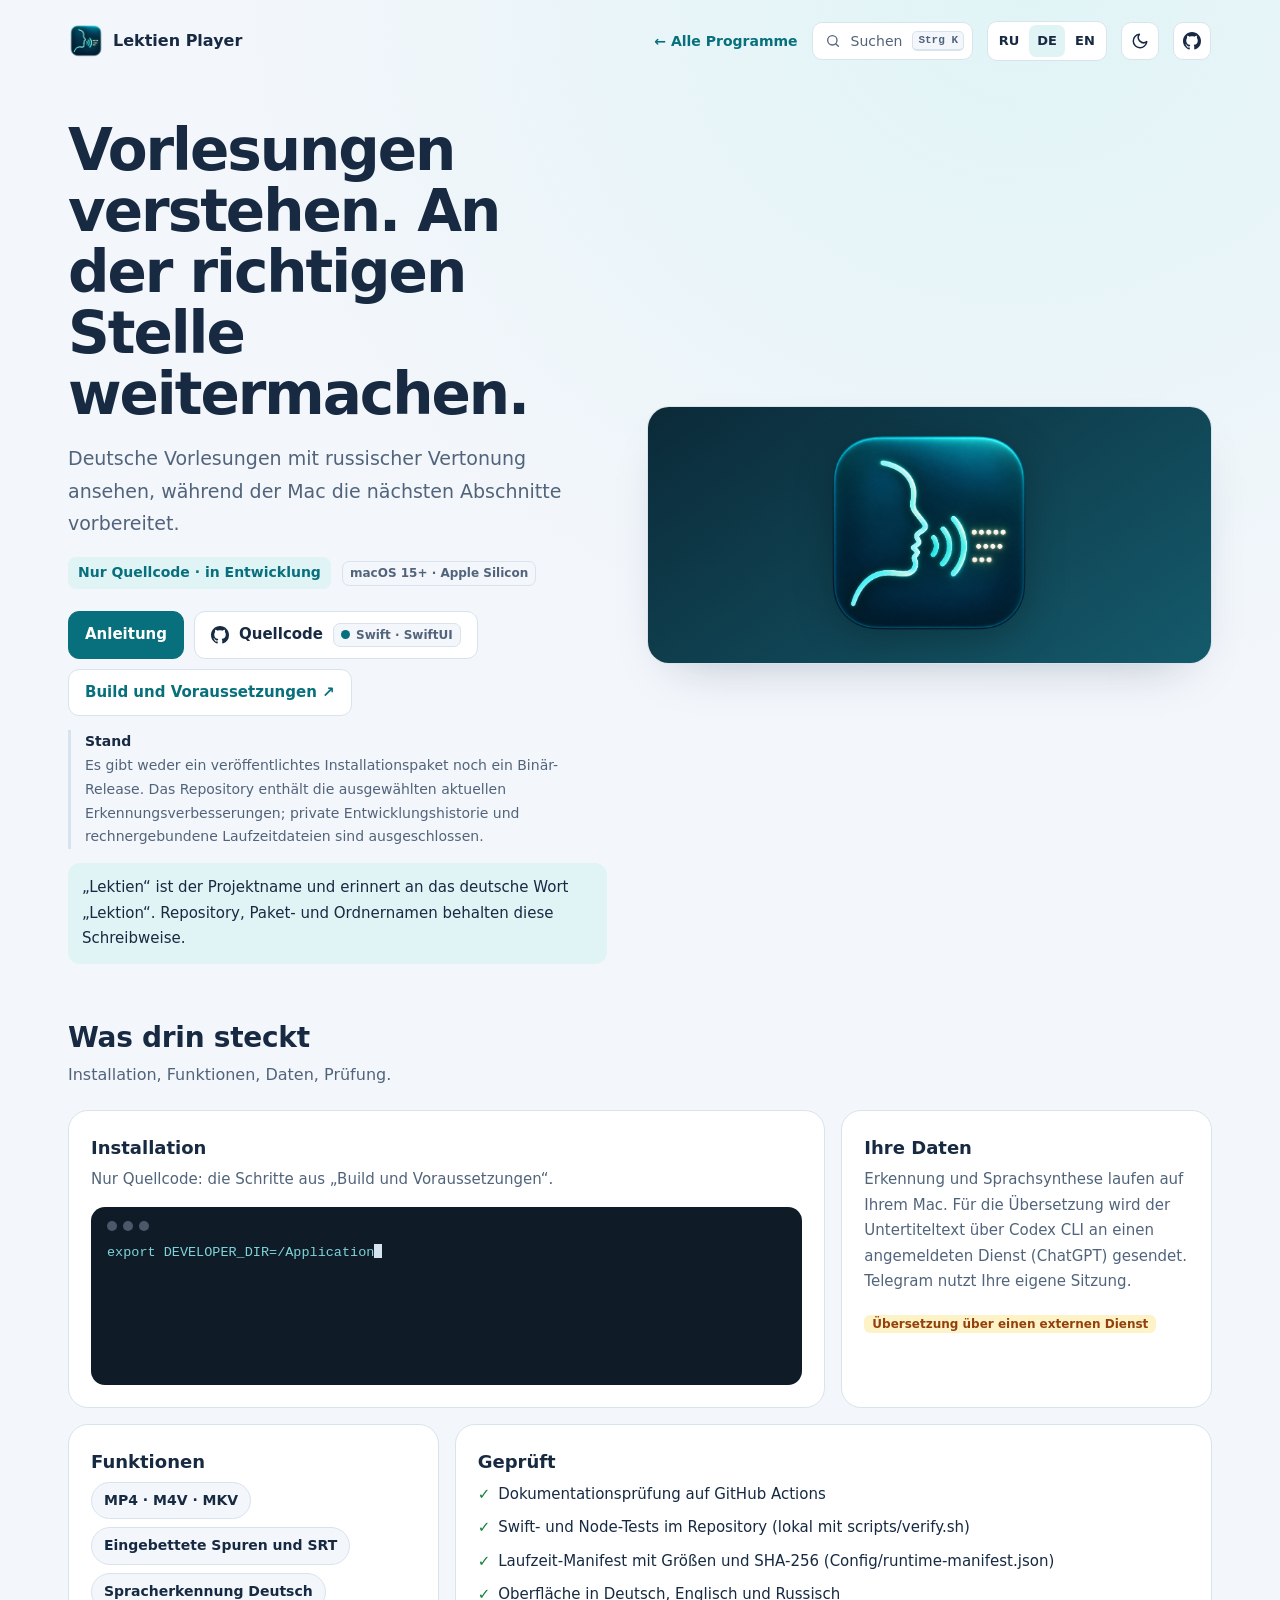
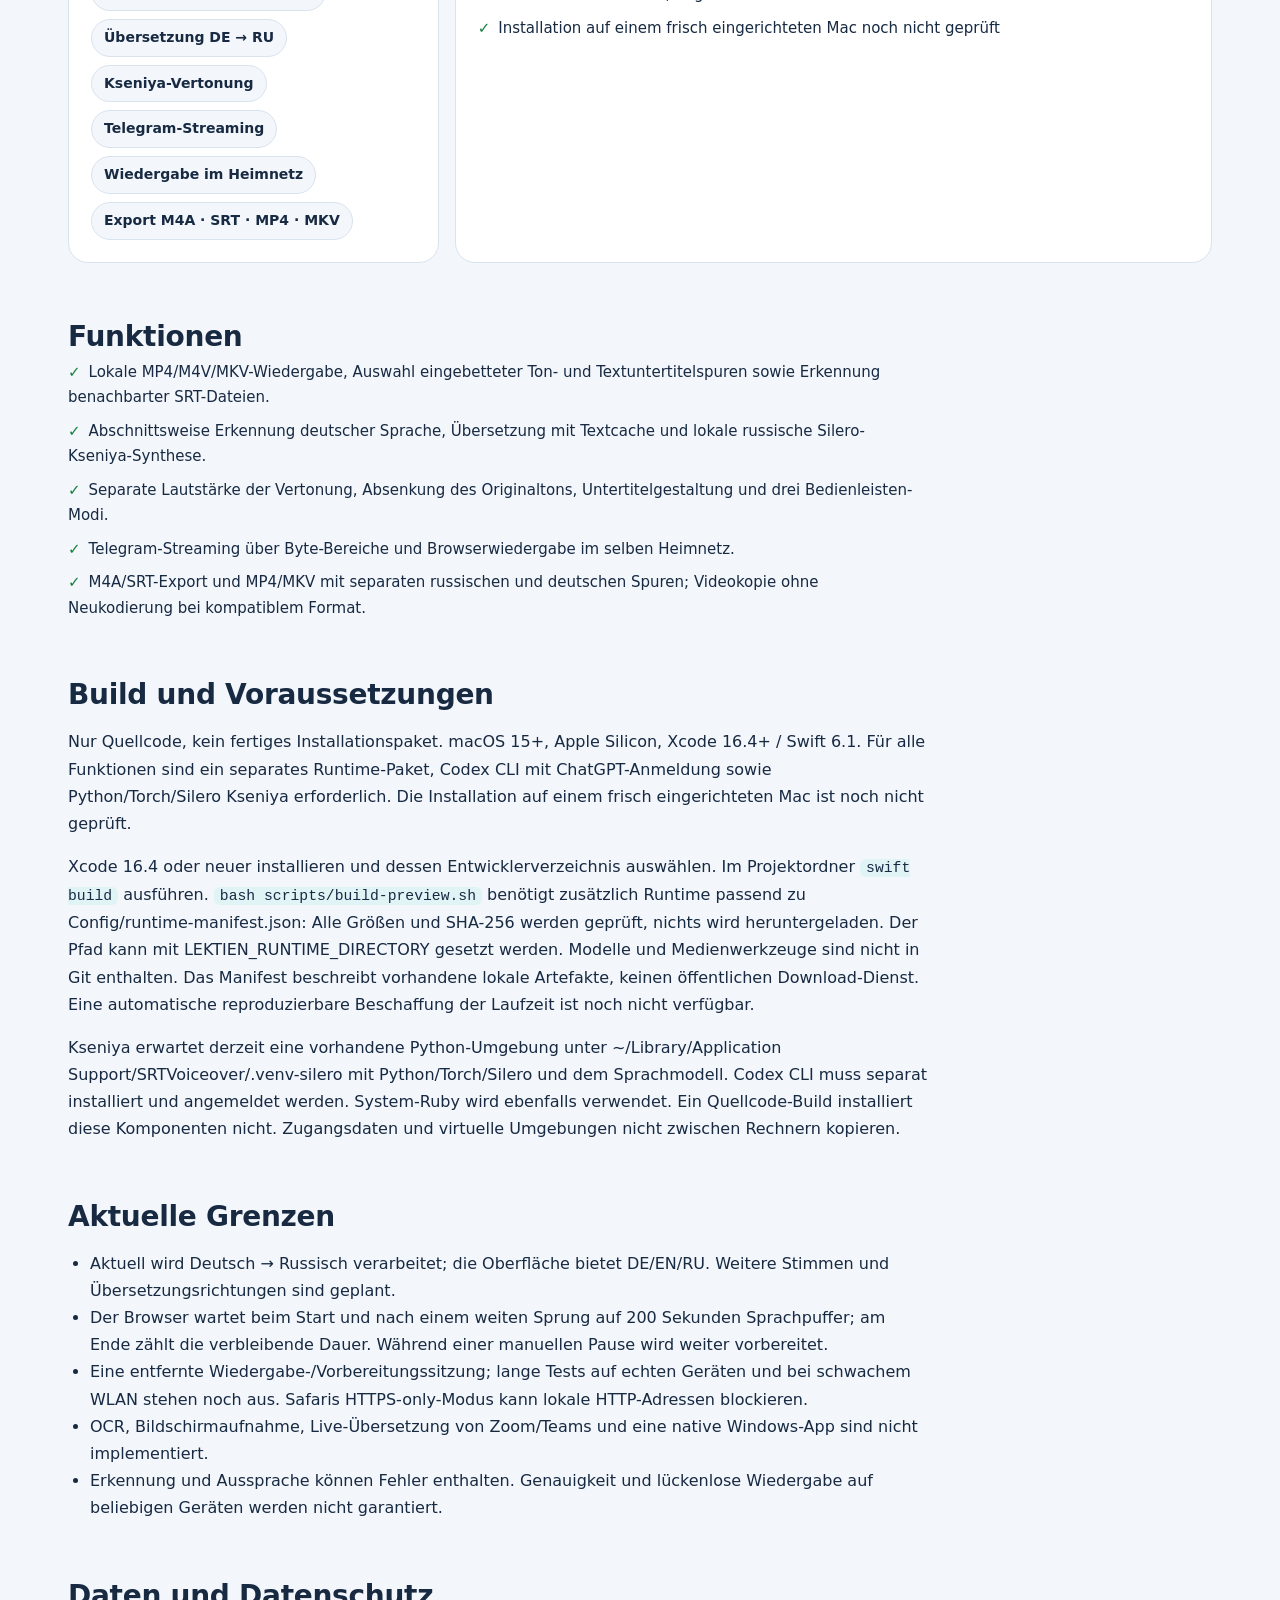
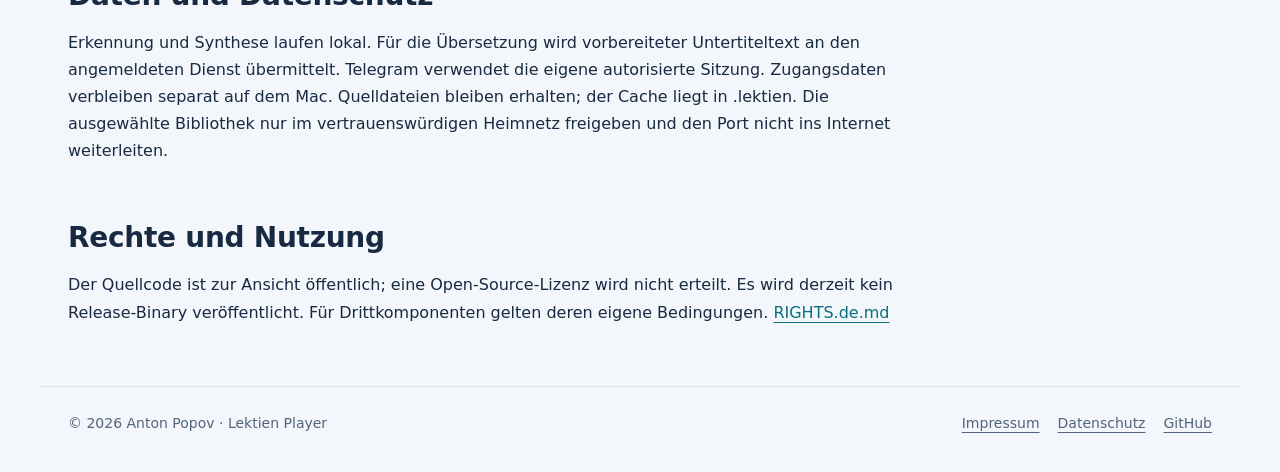
==== commit 50e63e85: "kit: full brand in floating header, lighter pill transition" ====
--- a/index.html
+++ b/index.html
@@ -7,7 +7,7 @@
 <meta name="description" content="Vorlesungsplayer für den Mac: lokale Erkennung deutscher Sprache, Übersetzung und russische Kseniya-Vertonung in Abschnitten. Telegram und Wiedergabe im Heimnetz.">
 <title>Lektien Player · Vorlesungen verstehen. An der richtigen Stelle weitermachen.</title>
 <link rel="icon" href="icon.png" type="image/png">
-<script src="Assets/kit/kit-theme.js"></script><link rel="stylesheet" href="Assets/kit/kit.css?v=2026.11.05-1"><script src="Assets/kit/programs.js?v=2026.11.05-1" defer></script><script src="Assets/kit/kit.js?v=2026.11.05-1" defer></script>
+<script src="Assets/kit/kit-theme.js"></script><link rel="stylesheet" href="Assets/kit/kit.css?v=2026.11.06-1"><script src="Assets/kit/programs.js?v=2026.11.06-1" defer></script><script src="Assets/kit/kit.js?v=2026.11.06-1" defer></script>
 <link rel="stylesheet" href="site.css?v=2026.11.05-1">
 </head>
 <body class="ppk-page ppk-prose">
--- a/Assets/kit/kit.css
+++ b/Assets/kit/kit.css
@@ -52,14 +52,17 @@
 .ppk-search-btn:has(svg)::before,.ppk-icon-btn:has(svg)::before,.ppk-btn-gh:has(svg)::before{display:none}
 
 /* ---------- header: static markup, JS only improves it ---------- */
-.ppk-nav-wrap{position:sticky;top:0;z-index:40;padding:10px 0 0;transition:padding .3s}
+.ppk-nav-wrap{position:sticky;top:0;z-index:40;padding:10px 0 0}
 .ppk-nav-wrap.ppk-floating{padding-inline:8px}
-.ppk-nav{max-width:var(--ppk-shell);margin:0 auto;display:flex;align-items:center;gap:14px;padding:10px 28px;border:1px solid transparent;border-radius:0;font:14px/1.3 var(--ppk-font);color:var(--ppk-ink);transition:max-width .35s cubic-bezier(.2,.8,.2,1),padding .35s cubic-bezier(.2,.8,.2,1),border-radius .35s,background-color .35s,box-shadow .35s}
+.ppk-nav{position:relative;isolation:isolate;max-width:var(--ppk-shell);margin:0 auto;display:flex;align-items:center;gap:14px;padding:10px 28px;border:1px solid transparent;border-radius:0;font:14px/1.3 var(--ppk-font);color:var(--ppk-ink);transition:border-color .25s,border-radius .25s}
+/* Glass pill is a separate layer: the header jump to the pill changes layout once, the glass, blur and shadow only fade in (opacity), so scrolling past the threshold stays cheap. */
+.ppk-nav::before{content:"";position:absolute;inset:-1px;z-index:-1;border-radius:inherit;background:var(--ppk-glass);-webkit-backdrop-filter:blur(14px) saturate(1.4);backdrop-filter:blur(14px) saturate(1.4);box-shadow:0 10px 30px -18px rgba(0,0,0,.35);opacity:0;pointer-events:none;transition:opacity .25s}
 .ppk-nav *,.ppk-nav *::before,.ppk-nav *::after{box-sizing:border-box}
-.ppk-floating .ppk-nav{max-width:980px;padding:8px 10px 8px 16px;border-color:var(--ppk-line);border-radius:var(--ppk-radius-pill);background:var(--ppk-glass);-webkit-backdrop-filter:blur(14px) saturate(1.4);backdrop-filter:blur(14px) saturate(1.4);box-shadow:0 10px 30px -18px rgba(0,0,0,.35)}
+.ppk-floating .ppk-nav{max-width:980px;padding:8px 10px 8px 16px;border-color:var(--ppk-line);border-radius:var(--ppk-radius-pill)}
+.ppk-floating .ppk-nav::before{opacity:1}
 .ppk-brand{display:flex;align-items:center;gap:10px;min-width:0;font-size:16px;font-weight:750;color:var(--ppk-ink);text-decoration:none;white-space:nowrap}
 .ppk-brand img{width:34px;height:34px;flex:none;border-radius:9px}
-.ppk-brand span{overflow:hidden;text-overflow:ellipsis}
+.ppk-brand span{overflow:hidden;text-overflow:ellipsis;padding:3px 4px 3px 0;margin:-3px -4px -3px 0}
 .ppk-spacer{flex:1}
 .ppk-back{display:inline-flex;align-items:center;min-height:38px;font-size:14px;font-weight:650;color:var(--ppk-accent);text-decoration:none;white-space:nowrap}
 .ppk-back:hover{text-decoration:underline;text-underline-offset:4px}
@@ -237,7 +240,7 @@
 }
 
 @media (prefers-reduced-motion:reduce){
-  .ppk-nav-wrap,.ppk-nav,.ppk-pill,.ppk-btn,.ppk-chips span,.ppk-app-card,.ppk-reveal,.ppk-progress i,.ppk-page{transition:none!important}
+  .ppk-nav-wrap,.ppk-nav,.ppk-nav::before,.ppk-pill,.ppk-btn,.ppk-chips span,.ppk-app-card,.ppk-reveal,.ppk-progress i,.ppk-page{transition:none!important}
   .ppk-palette,.ppk-app-card,.ppk-rows li,.ppk-cursor,.ppk-live::before{animation:none!important}
   html.ppk-js .ppk-reveal:not(.ppk-in){opacity:1;transform:none}
 }
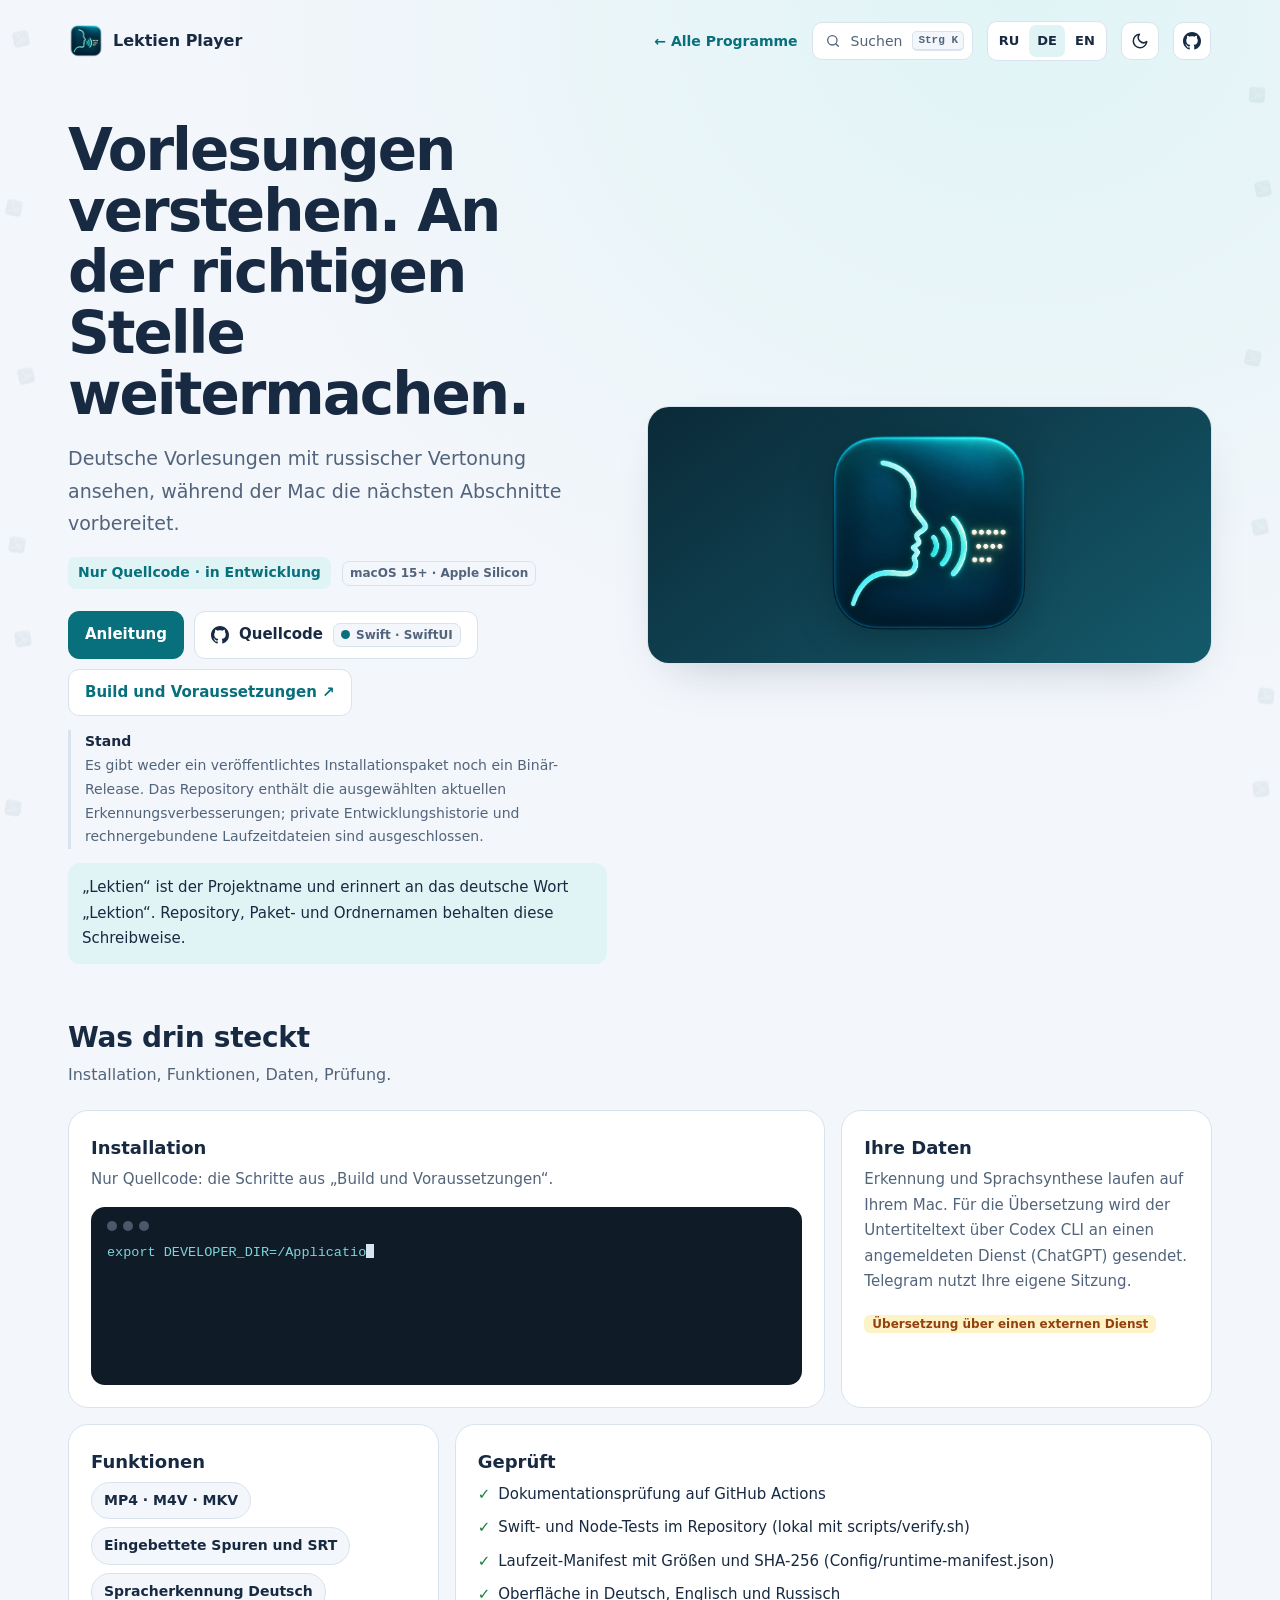
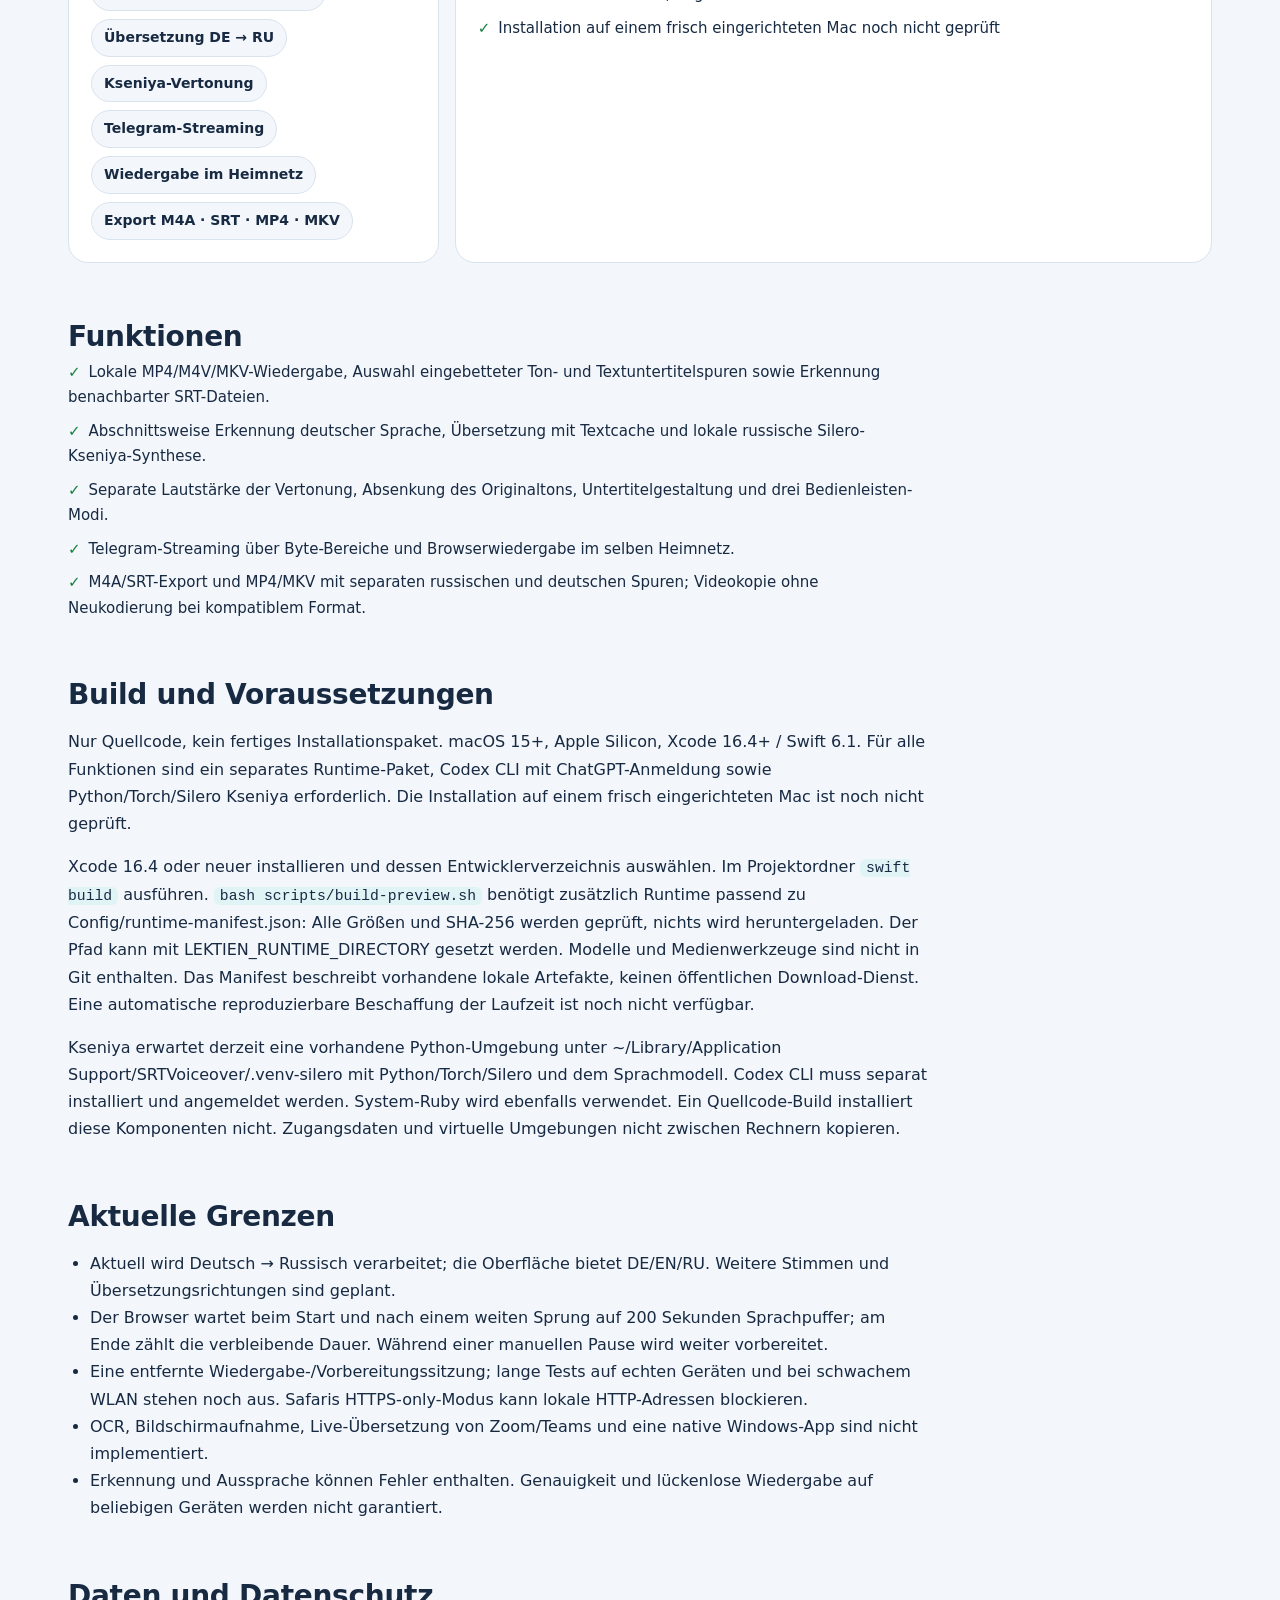
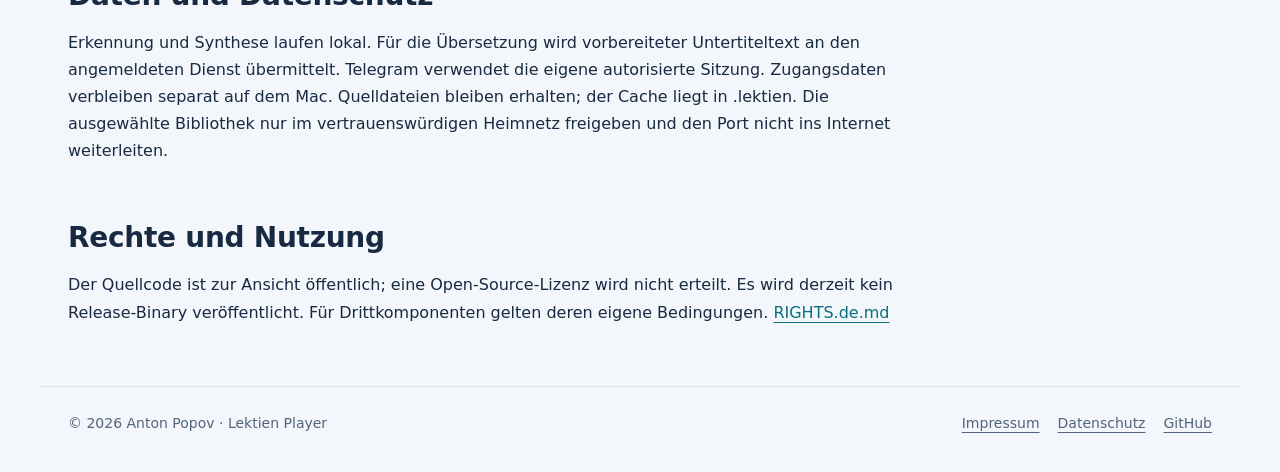
==== commit aa9663a6: "kit: quiet side decor of program icons on wide screens One fixed, aria-hidden layer in the page marg" ====
--- a/index.html
+++ b/index.html
@@ -7,7 +7,7 @@
 <meta name="description" content="Vorlesungsplayer für den Mac: lokale Erkennung deutscher Sprache, Übersetzung und russische Kseniya-Vertonung in Abschnitten. Telegram und Wiedergabe im Heimnetz.">
 <title>Lektien Player · Vorlesungen verstehen. An der richtigen Stelle weitermachen.</title>
 <link rel="icon" href="icon.png" type="image/png">
-<script src="Assets/kit/kit-theme.js"></script><link rel="stylesheet" href="Assets/kit/kit.css?v=2026.11.06-1"><script src="Assets/kit/programs.js?v=2026.11.06-1" defer></script><script src="Assets/kit/kit.js?v=2026.11.06-1" defer></script>
+<script src="Assets/kit/kit-theme.js"></script><link rel="stylesheet" href="Assets/kit/kit.css?v=2026.11.06-2"><script src="Assets/kit/programs.js?v=2026.11.06-2" defer></script><script src="Assets/kit/kit.js?v=2026.11.06-2" defer></script>
 <link rel="stylesheet" href="site.css?v=2026.11.05-1">
 </head>
 <body class="ppk-page ppk-prose">
--- a/Assets/kit/kit.css
+++ b/Assets/kit/kit.css
@@ -245,3 +245,18 @@
   html.ppk-js .ppk-reveal:not(.ppk-in){opacity:1;transform:none}
 }
 @media (forced-colors:active){.ppk-pitem[aria-selected="true"]{outline:2px solid Highlight}.ppk-tabs button[aria-selected="true"]{outline:2px solid Highlight}}
+
+/* side decor (kit.js builds it on screens >= 1280px; nothing without JS) */
+.ppk-decor{display:none}
+@media (min-width:1280px){
+  .ppk-decor{display:block;position:fixed;inset:0;z-index:0;overflow:hidden;pointer-events:none;container-type:inline-size;opacity:0;transition:opacity 1.2s ease}
+  .ppk-decor.ppk-decor-on{opacity:1}
+  .ppk-decor-side{position:absolute;top:0;bottom:0;width:calc((100cqi - var(--ppk-decor-shell,var(--ppk-shell)))/2);animation:ppk-decor-drift 90s ease-in-out infinite alternate;will-change:transform}
+  .ppk-decor-l{left:0}
+  .ppk-decor-r{right:0;animation-direction:alternate-reverse}
+  .ppk-decor-i{--ppk-sz:clamp(18px,calc(var(--ppk-k,1) * ((100cqi - var(--ppk-decor-shell,var(--ppk-shell)))/2 - 28px)),72px);position:absolute;top:var(--ppk-y,0);left:calc(var(--ppk-x,.5) * (100% - 1.2 * var(--ppk-sz)) + .1 * var(--ppk-sz));width:var(--ppk-sz);height:var(--ppk-sz);object-fit:contain;opacity:.06;transform:rotate(var(--ppk-r,0deg));user-select:none}
+  [data-theme="dark"] .ppk-decor-i{opacity:.08}
+}
+@keyframes ppk-decor-drift{from{transform:translateY(-10px)}to{transform:translateY(10px)}}
+@media print{.ppk-decor{display:none!important}}
+@media (prefers-reduced-motion:reduce){.ppk-decor{transition:none}.ppk-decor-side{animation:none;will-change:auto}}
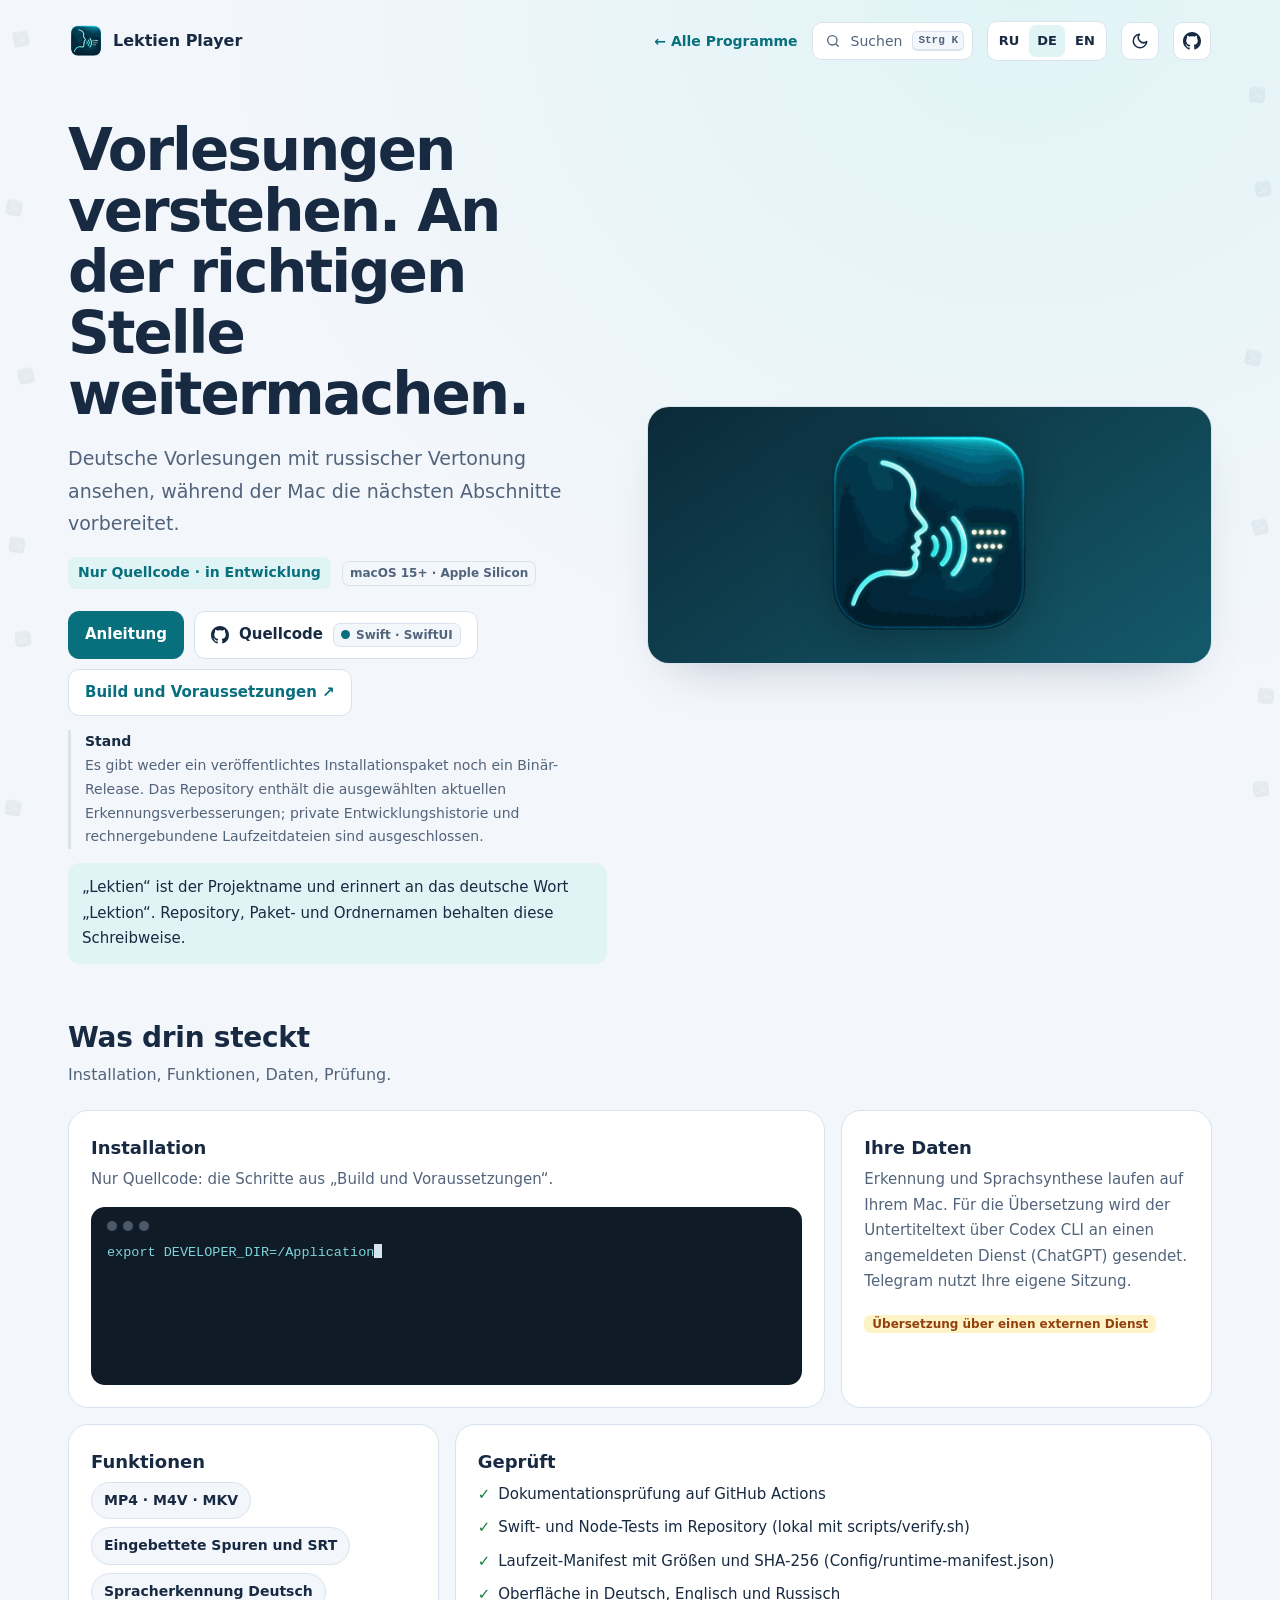
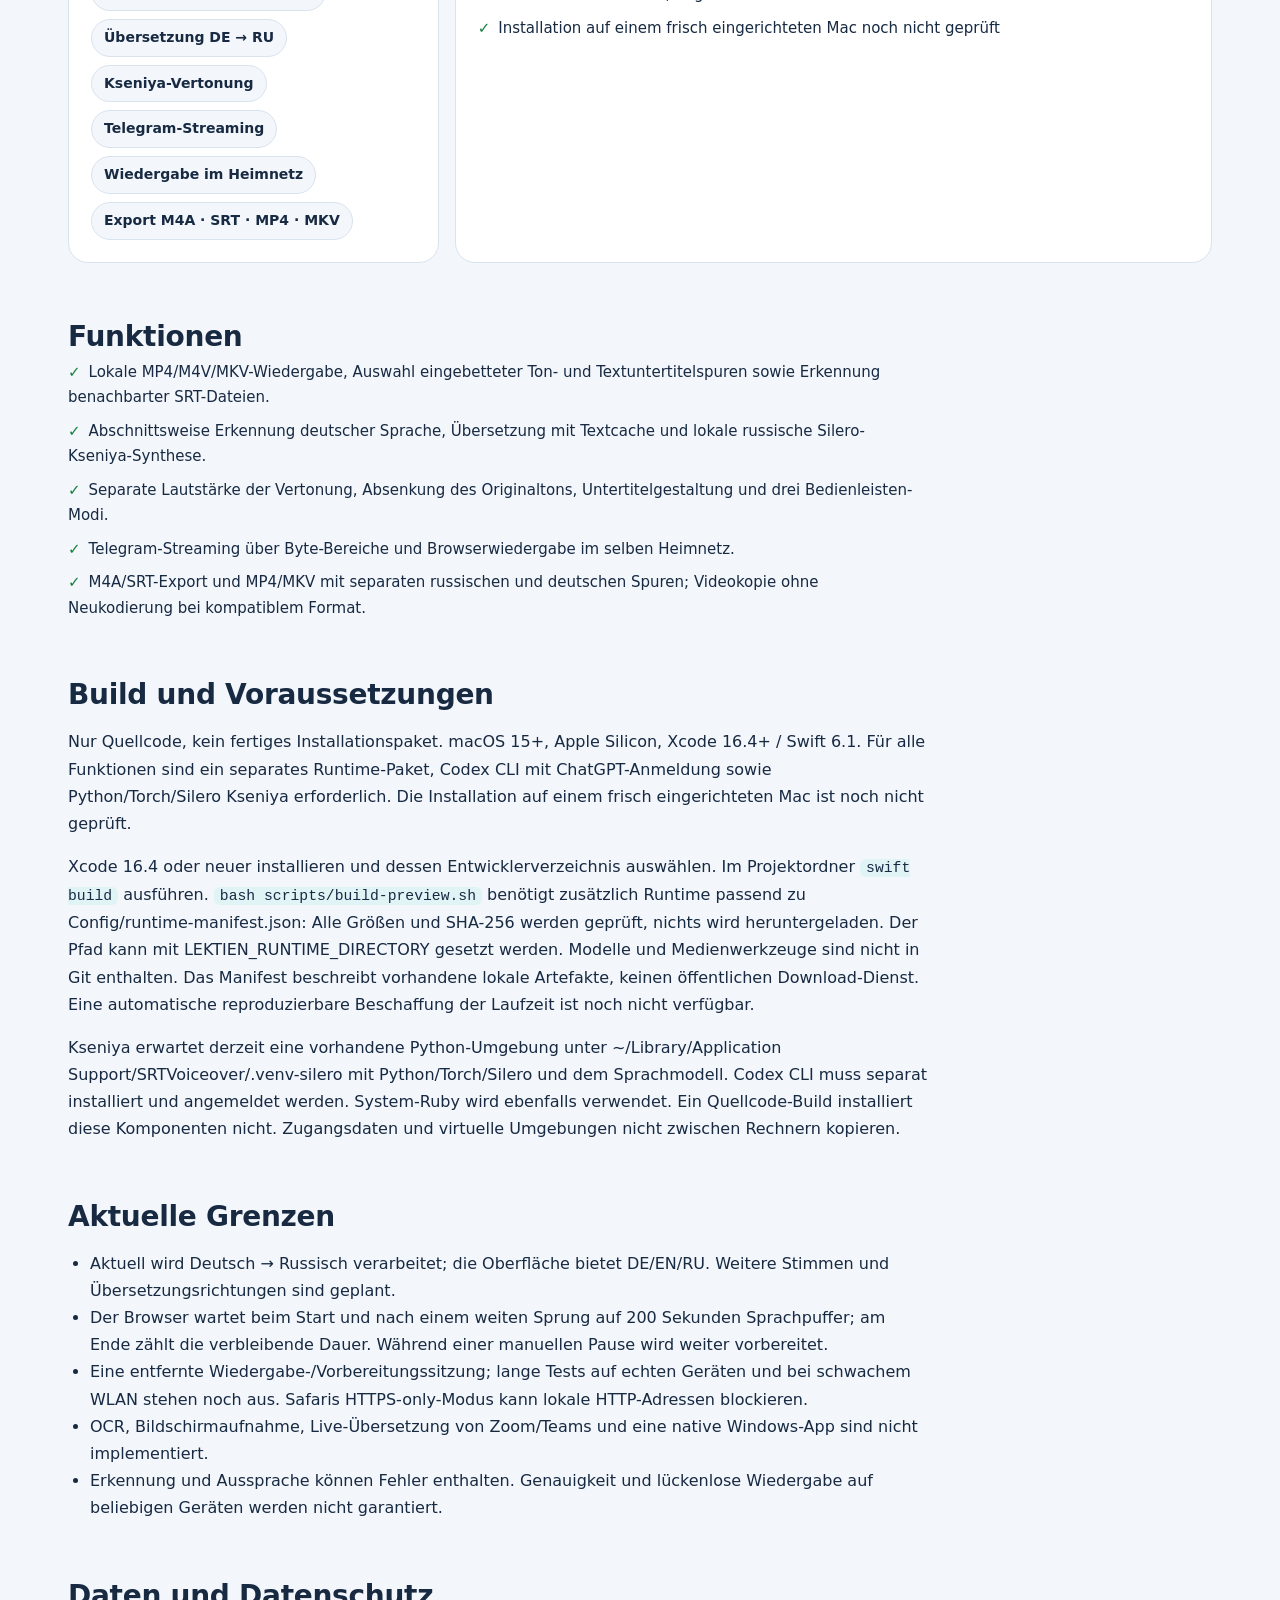
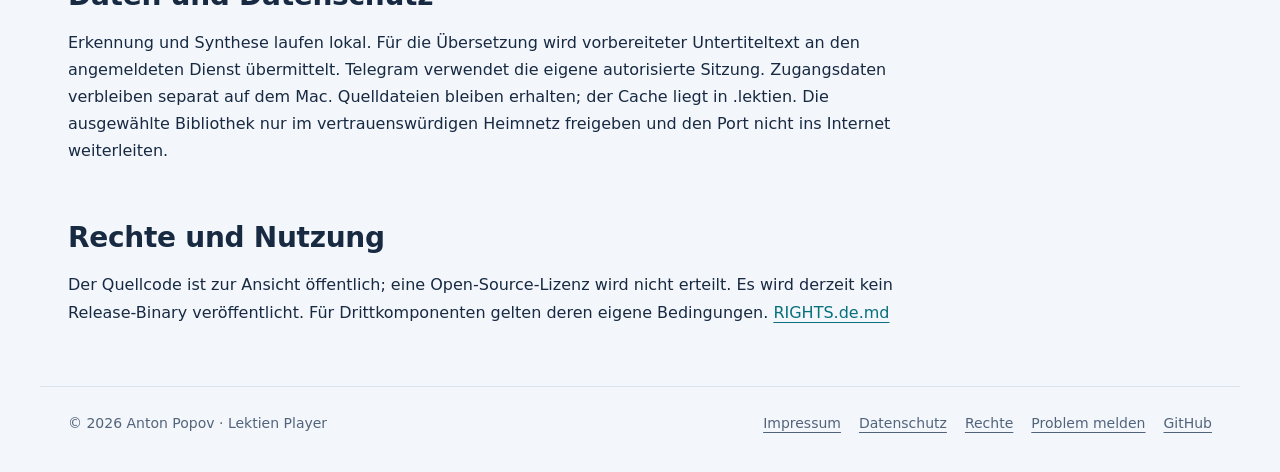
==== commit 38b58571: "site: one tab title pattern and one footer across programs Landing titles name the program and what " ====
--- a/index.html
+++ b/index.html
@@ -5,7 +5,7 @@
 <meta name="viewport" content="width=device-width,initial-scale=1">
 <meta name="color-scheme" content="light dark">
 <meta name="description" content="Vorlesungsplayer für den Mac: lokale Erkennung deutscher Sprache, Übersetzung und russische Kseniya-Vertonung in Abschnitten. Telegram und Wiedergabe im Heimnetz.">
-<title>Lektien Player · Vorlesungen verstehen. An der richtigen Stelle weitermachen.</title>
+<title>Lektien Player — Deutsche Vorlesungen mit russischer Vertonung ansehen, während der Mac die nächsten Abschnitte vorbereitet</title>
 <link rel="icon" href="icon.png" type="image/png">
 <script src="Assets/kit/kit-theme.js"></script><link rel="stylesheet" href="Assets/kit/kit.css?v=2026.11.06-2"><script src="Assets/kit/programs.js?v=2026.11.06-2" defer></script><script src="Assets/kit/kit.js?v=2026.11.06-2" defer></script>
 <link rel="stylesheet" href="site.css?v=2026.11.05-1">
@@ -65,7 +65,7 @@
 </main>
 <footer class="ppk-footer">
   <span>© 2026 Anton Popov · Lektien Player</span>
-  <nav aria-label="Rechtliches"><a href="https://popovantondev.github.io/popovantondev/impressum.html">Impressum</a><a href="https://popovantondev.github.io/popovantondev/datenschutz.html">Datenschutz</a><a href="https://github.com/popovantondev/LektienPlayer">GitHub</a></nav>
+  <nav aria-label="Rechtliches"><a href="https://popovantondev.github.io/popovantondev/impressum.html">Impressum</a><a href="https://popovantondev.github.io/popovantondev/datenschutz.html">Datenschutz</a><a href="https://github.com/popovantondev/LektienPlayer/blob/main/RIGHTS.de.md">Rechte</a><a href="https://github.com/popovantondev/LektienPlayer/issues/new">Problem melden</a><a href="https://github.com/popovantondev/LektienPlayer">GitHub</a></nav>
 </footer>
 </body>
 </html>
--- a/site.css
+++ b/site.css
@@ -12,6 +12,8 @@
 .ppk-text-block code,.ppk-guide code{padding:1px 5px;border-radius:5px;background:var(--ppk-tint);font-family:var(--ppk-mono);font-size:.92em;overflow-wrap:anywhere}
 .ppk-guide{max-width:900px;padding-bottom:40px}
 .ppk-guide h1{font-size:clamp(28px,5vw,40px);line-height:1.15}
+.ppk-guide .guide-home{margin:24px 0 0}
+.ppk-guide .guide-home+.hero{margin-top:18px}
 .ppk-guide .hero{display:flex;align-items:center;gap:24px;margin:26px 0}
 .ppk-guide .hero img{width:96px;height:96px;object-fit:contain;flex:0 0 auto}
 .ppk-guide .badge{margin:0 0 6px;color:var(--ppk-muted);font-size:14px}
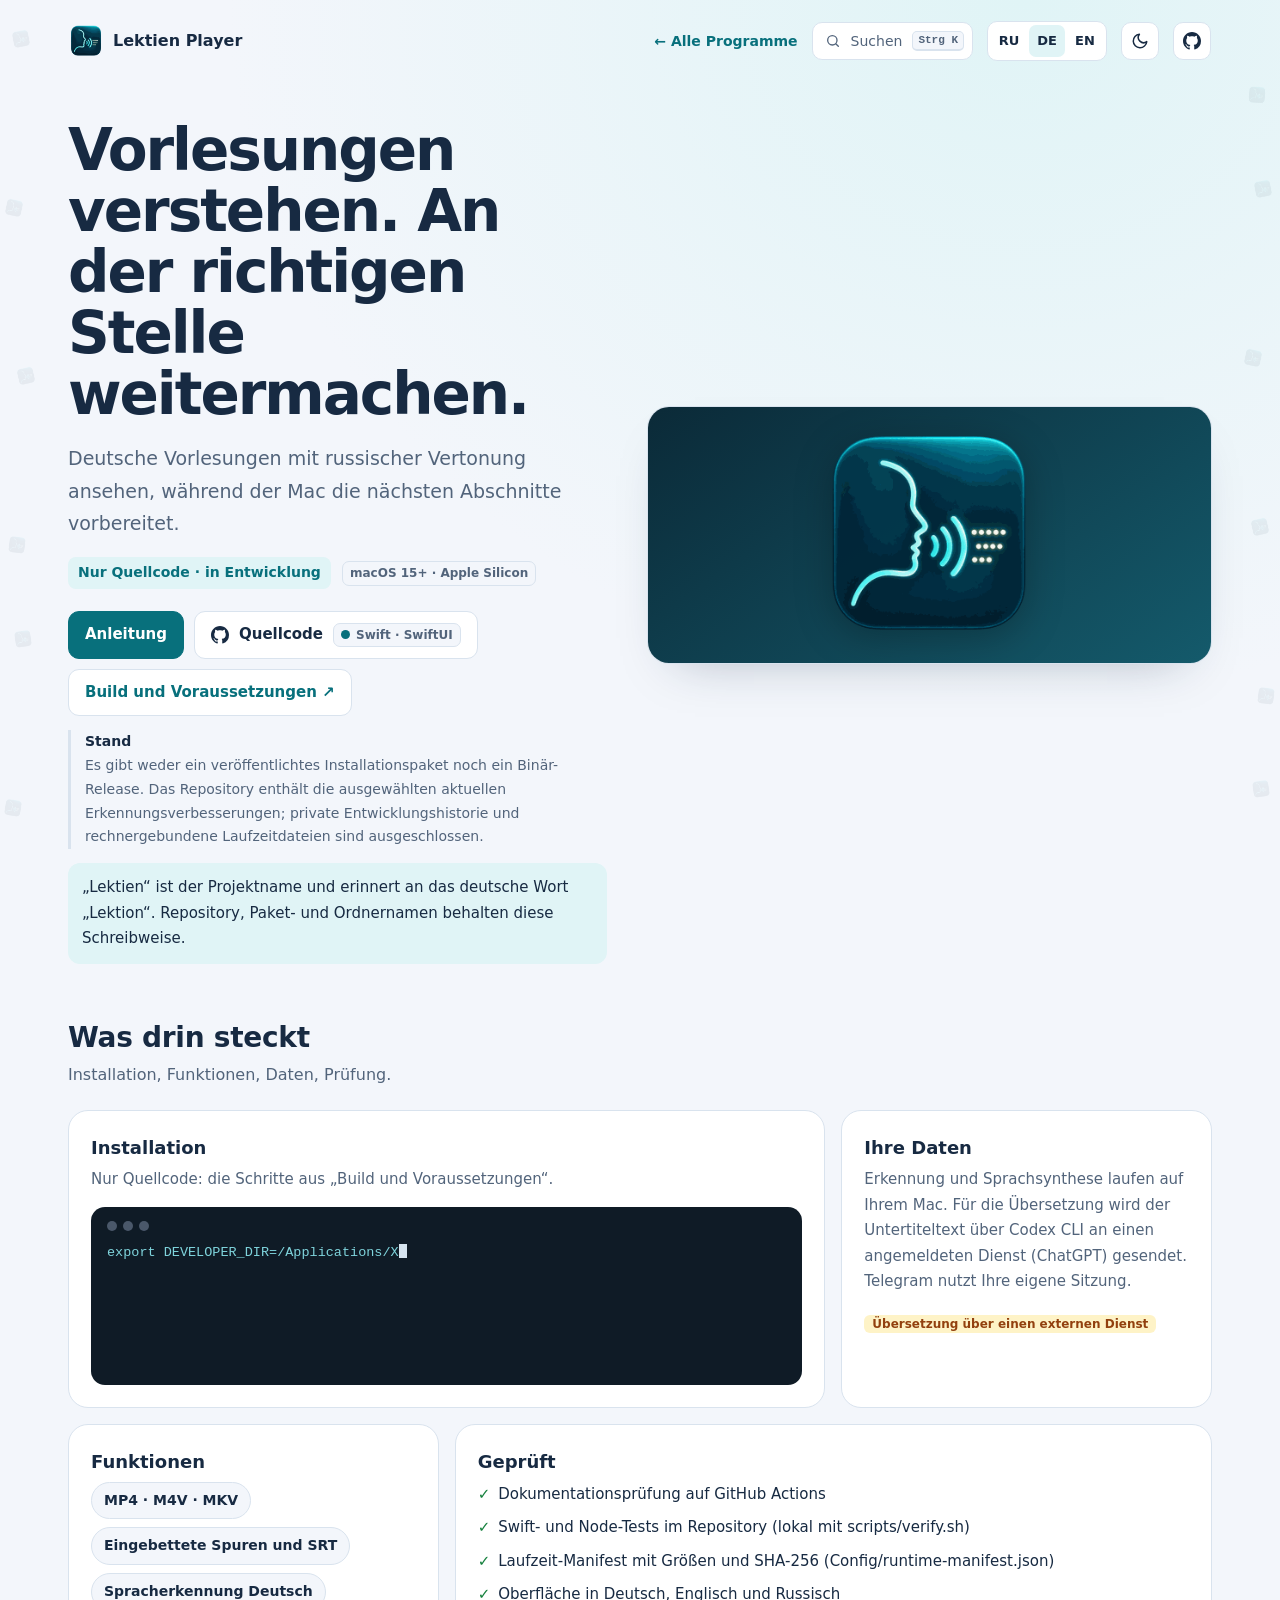
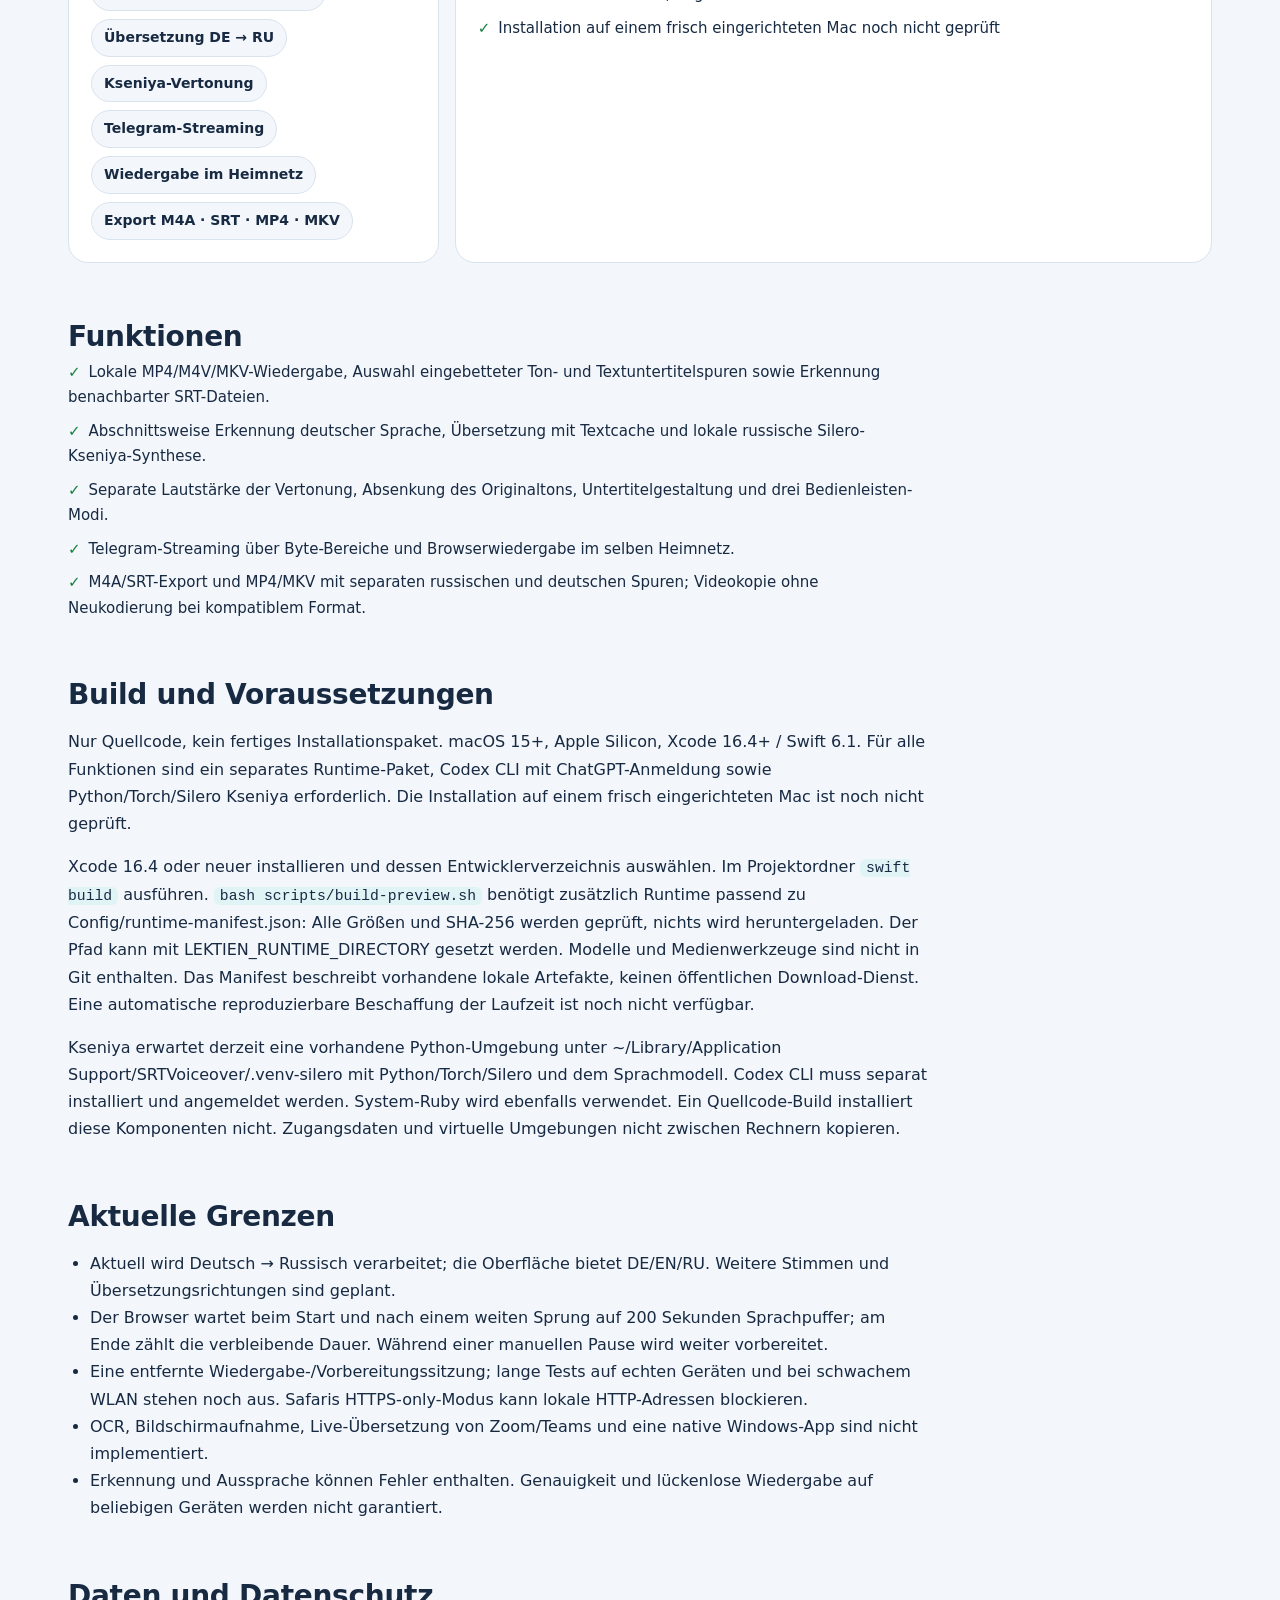
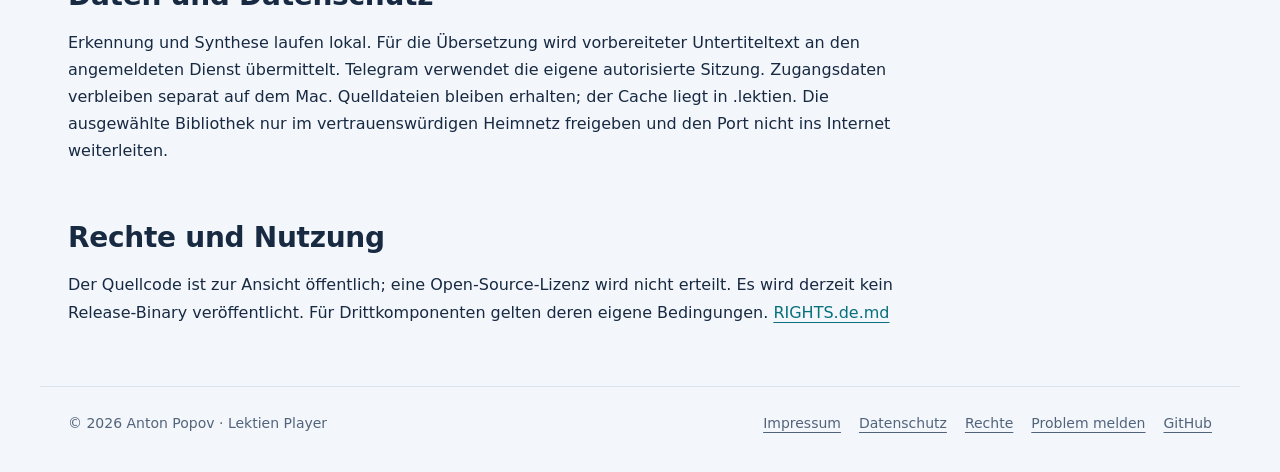
==== commit a47d1efa: "kit: search box without focus frame, palette closes before leaving The palette input lost its clippe" ====
--- a/index.html
+++ b/index.html
@@ -7,7 +7,7 @@
 <meta name="description" content="Vorlesungsplayer für den Mac: lokale Erkennung deutscher Sprache, Übersetzung und russische Kseniya-Vertonung in Abschnitten. Telegram und Wiedergabe im Heimnetz.">
 <title>Lektien Player — Deutsche Vorlesungen mit russischer Vertonung ansehen, während der Mac die nächsten Abschnitte vorbereitet</title>
 <link rel="icon" href="icon.png" type="image/png">
-<script src="Assets/kit/kit-theme.js"></script><link rel="stylesheet" href="Assets/kit/kit.css?v=2026.11.06-2"><script src="Assets/kit/programs.js?v=2026.11.06-2" defer></script><script src="Assets/kit/kit.js?v=2026.11.06-2" defer></script>
+<script src="Assets/kit/kit-theme.js"></script><link rel="stylesheet" href="Assets/kit/kit.css?v=2026.11.06-3"><script src="Assets/kit/programs.js?v=2026.11.06-3" defer></script><script src="Assets/kit/kit.js?v=2026.11.06-3" defer></script>
 <link rel="stylesheet" href="site.css?v=2026.11.05-1">
 </head>
 <body class="ppk-page ppk-prose">
--- a/Assets/kit/kit.css
+++ b/Assets/kit/kit.css
@@ -173,6 +173,7 @@
 .ppk-phead{display:flex;align-items:center;border-bottom:1px solid var(--ppk-line)}
 .ppk-palette-input{flex:1;min-width:0;padding:16px 18px;border:0;background:transparent;color:var(--ppk-ink);font:inherit;font-size:17px;outline:none}
 .ppk-palette-input::placeholder{color:var(--ppk-muted);opacity:1}
+.ppk-overlay .ppk-palette-input:focus-visible{outline:none}
 .ppk-phead:focus-within{box-shadow:inset 0 -2px 0 var(--ppk-focus)}
 .ppk-pclose{margin-right:12px;padding:6px 8px;border:1px solid var(--ppk-line);border-radius:7px;background:var(--ppk-bg);color:var(--ppk-muted);font:600 12px/1 var(--ppk-mono);cursor:pointer}
 .ppk-plist{max-height:min(420px,55vh);margin:0;padding:6px;overflow:auto;list-style:none}
